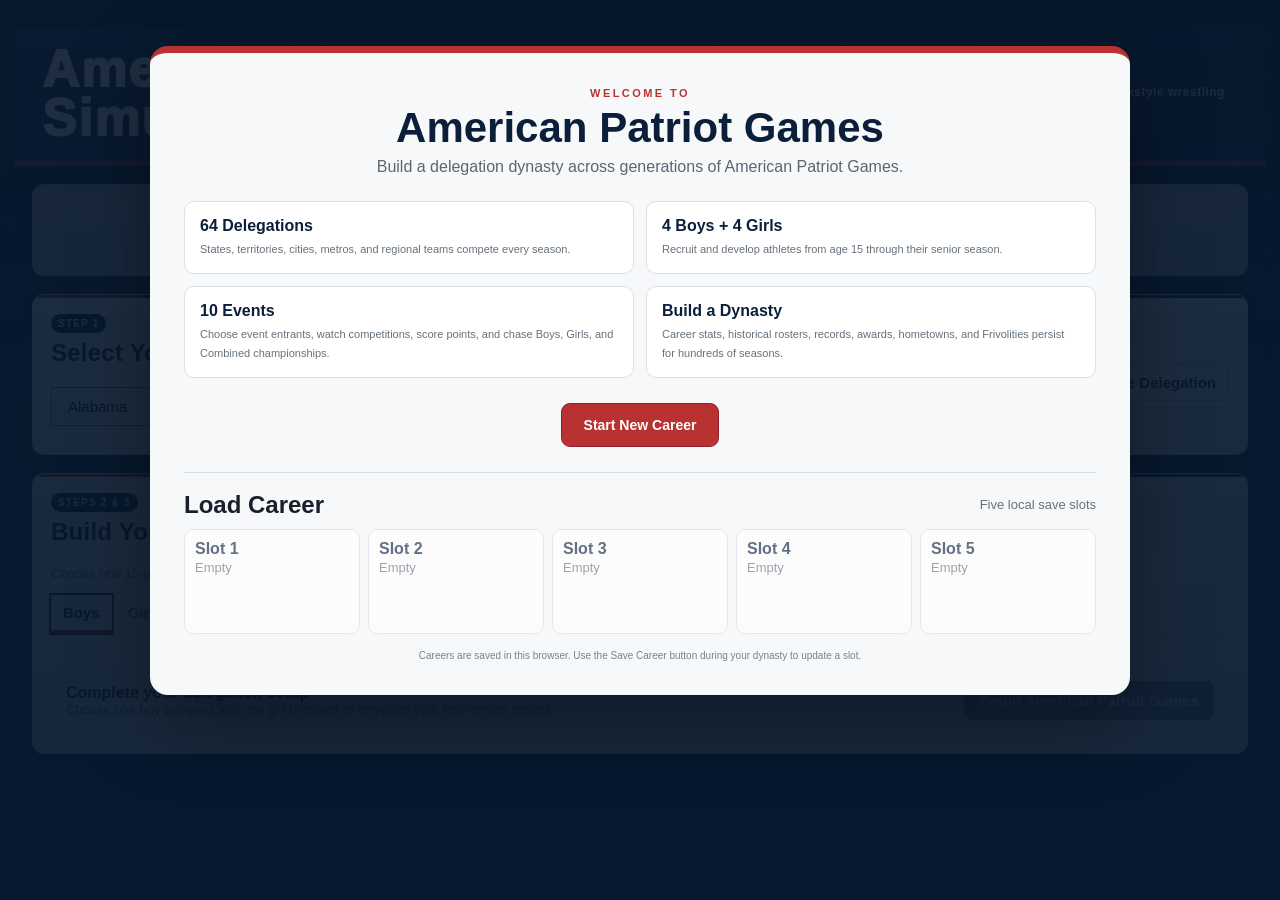
==== index.html @ 44329af2 "Add files via upload" ====
<!doctype html>
<html><head><meta charset="utf-8"><meta name="viewport" content="width=device-width,initial-scale=1">
<title>American Patriot Games v2.3.2</title><link rel="stylesheet" href="style.css?v=238"></head>
<body class="patriot-theme">
<div id="openingScreen" class="opening-screen">
  <div class="opening-card">
    <div class="opening-kicker">WELCOME TO</div>
    <h1>American Patriot Games</h1>
    <p class="opening-lead">Build a delegation dynasty across generations of American Patriot Games.</p>

    <div class="opening-how">
      <div><strong>64 Delegations</strong><span>States, territories, cities, metros, and regional teams compete every season.</span></div>
      <div><strong>4 Boys + 4 Girls</strong><span>Recruit and develop athletes from age 15 through their senior season.</span></div>
      <div><strong>10 Events</strong><span>Choose event entrants, watch competitions, score points, and chase Boys, Girls, and Combined championships.</span></div>
      <div><strong>Build a Dynasty</strong><span>Career stats, historical rosters, records, awards, hometowns, and Frivolities persist for hundreds of seasons.</span></div>
    </div>

    <div class="opening-actions">
      <button id="openingNewGameBtn" class="opening-primary">Start New Career</button>
      <button id="openingContinueBtn" class="opening-secondary hidden">Continue Last Career</button>
    </div>

    <section class="opening-load-section">
      <div class="row spread"><h2>Load Career</h2><span class="small">Five local save slots</span></div>
      <div id="openingSaveSlots" class="opening-save-slots"></div>
    </section>

    <p class="opening-storage-note">Careers are saved in this browser. Use the Save Career button during your dynasty to update a slot.</p>
  </div>
</div>

<aside id="rightAdRail" class="right-ad-rail" aria-label="Advertisement">
  <div class="right-ad-sticky">
    <div class="ad-label">ADVERTISEMENT</div>
    <div class="right-ad-placeholder">
      <div class="ad-placeholder-title">AD SPACE</div>
      <div class="ad-placeholder-size">300 × 600</div>
    </div>
  </div>
</aside>
<main class="app">
<header class="pg-masthead">
  <h1>American Patriot Games Simulator</h1>
  <p>v2.3.2 — chronological NCAA-style folkstyle wrestling engine</p>
</header>

<nav id="dynastyNav" class="dynasty-nav hidden">
  <button class="dynasty-nav-btn active" data-dynasty-view="games">Games</button>
  <button class="dynasty-nav-btn" data-dynasty-view="league">League Rosters</button>
  <button class="dynasty-nav-btn" data-dynasty-view="history">History & Records</button>
  <button id="saveCareerBtn" class="dynasty-nav-btn">Save Career</button>
  <span id="dynastyYearBadge" class="year-badge">2026</span>
</nav>
<div id="saveToast" class="save-toast" role="status" aria-live="polite"></div>

<div class="ad-slot ad-slot-top" data-ad-slot="top-banner">
  <span class="ad-label">ADVERTISEMENT</span>
  <strong>Ad space</strong>
</div>

<div id="setupScreen">
<section class="panel setup-hero">
  <div class="setup-step">STEP 1</div>
  <div class="row spread wrap">
    <div>
      <h2>Select Your Delegation</h2>
      <select id="territorySelect"></select>
    </div>
    <button id="newSeasonBtn">Regenerate Delegation</button>
  </div>
  <div id="seasonStatus" class="statusline"></div>
</section>

<section class="panel">
<div class="setup-step">STEPS 2 & 3</div>
<h2>Build Your Rosters</h2>
<p class="small">Choose one 15-year-old boy and one 15-year-old girl to complete your four-athlete rosters. You will choose your entrants immediately before each event.</p>
<div class="selecteds hidden"><div id="boySelected"></div><div id="girlSelected"></div></div>
<div class="tabs"><button class="tab active" data-tab="boys">Boys</button><button class="tab" data-tab="girls">Girls</button></div>
<div id="boysPool" class="athlete-grid"></div><div id="girlsPool" class="athlete-grid hidden"></div>
<div id="setupCompletion" class="setup-completion">
  <div>
    <strong id="setupReadyTitle">Complete your delegation setup</strong>
    <div id="setupReadyText" class="small">Choose one boy prospect and one girl prospect to complete your four-athlete rosters.</div>
  </div>
  <button id="beginGamesBtn" disabled>Begin American Patriot Games</button>
</div>
</section>
</div>

<button id="rosterSideTab" class="roster-side-tab hidden">View Roster</button>

<div id="gamesScreen" class="hidden">

<section class="panel">
<h2>Games Calendar</h2>
<div id="calendar" class="calendar"></div>
</section>

<section class="panel">
<h2>Championship Standings</h2>
<div class="standings-cols">
  <div><h3>Boys</h3><div id="boysStandings"></div></div>
  <div><h3>Girls</h3><div id="girlsStandings"></div></div>
  <div><h3>Combined</h3><div id="combinedStandings"></div></div>
</div>
</section>



<div class="ad-slot ad-slot-mid" data-ad-slot="mid-banner">
  <span class="ad-label">ADVERTISEMENT</span>
  <strong>Ad space</strong>
</div>

<section class="panel" id="eventPanel">
  <div class="row spread wrap">
    <div><h2>American Patriot Games Events</h2><div id="eventStatus" class="status"></div></div>
    <div class="row wrap event-start-buttons">
      <button id="start100Btn" disabled>Start 100m</button>
      <button id="startSandbagBtn" disabled>Start Sandbag</button>
      <button id="startSwimBtn" disabled>Start 200m Freestyle</button>
      <button id="startTennisBtn" disabled>Start Mixed Tennis</button>
      <button id="startTeamSportsBtn" disabled>Start Team Sports</button>
      <button id="startWrestlingBtn" disabled>Start Wrestling</button>
      <button id="startArcheryBtn" disabled>Start Archery</button>
      <button id="startMileBtn" disabled>Start Mile</button>
      <button id="startStrengthBtn" disabled>Start Strength</button>
      <button id="startObstacleBtn" disabled>Start Obstacle Course</button>
      <button id="quickSimBtn" class="quick-sim" disabled>Quick Sim Current Event</button>
    </div>
  </div>
  <div class="event-switcher">
    <button class="viewbtn active" data-view="hundred">100m</button>
    <button class="viewbtn" data-view="sandbag">Sandbag</button>
    <button class="viewbtn" data-view="swim">200m Swim</button>
    <button class="viewbtn" data-view="tennis">Mixed Tennis</button>
    <button class="viewbtn" data-view="teamsports">Team Sports</button>
    <button class="viewbtn" data-view="wrestling">Wrestling</button>
    <button class="viewbtn" data-view="archery">Archery</button>
    <button class="viewbtn" data-view="mile">Mile</button>
    <button class="viewbtn" data-view="strength">Strength</button>
    <button class="viewbtn" data-view="obstacle">Obstacle</button>
  </div>

  <div id="hundredSection" class="event-section"><h2>100m Sprint</h2><div class="event-columns"><div><h3>Boys</h3><div id="boys100Chrono"></div></div><div><h3>Girls</h3><div id="girls100Chrono"></div></div></div></div>
  <div id="wrestlingSection" class="event-section hidden"><h2>Wrestling</h2><p class="small">Two seeded 32-athlete weight brackets per sex. Boys: 140–185 lb. Girls: 110–155 lb. Matches use NCAA-style folkstyle scoring; single elimination to the final 8, then wrestlebacks determine 1st–4th.</p><div class="event-columns"><div><h3>Boys</h3><div id="boysWrestlingChrono"></div></div><div><h3>Girls</h3><div id="girlsWrestlingChrono"></div></div></div></div>
  <div id="mileSection" class="event-section hidden"><h2>1 Mile</h2><div class="event-columns"><div><h3>Boys</h3><div id="boysMileChrono"></div></div><div><h3>Girls</h3><div id="girlsMileChrono"></div></div></div></div>
  <div id="sandbagSection" class="event-section hidden"><h2>Sandbag Carry</h2><p class="small">4 heats of 16. Boys carry 50/75/100 lb; girls carry 25/50/75 lb. Top 4 per heat advance to a 16-athlete final.</p><div class="event-columns"><div><h3>Boys</h3><div id="boysSandbagChrono"></div></div><div><h3>Girls</h3><div id="girlsSandbagChrono"></div></div></div></div>
  <div id="teamsportsSection" class="event-section hidden"><h2>Team Sports Day</h2><p class="small">Seven stages, one sport at a time: basketball, football, baseball/softball, hockey, soccer, lacrosse, volleyball. Live cumulative standings update after every stage.</p><div class="event-columns"><div><h3>Boys</h3><div id="boysTeamSportsChrono"></div></div><div><h3>Girls</h3><div id="girlsTeamSportsChrono"></div></div></div></div>
  <div id="swimSection" class="event-section hidden"><h2>200m Freestyle</h2><div class="event-columns"><div><h3>Boys</h3><div id="boysSwimChrono"></div></div><div><h3>Girls</h3><div id="girlsSwimChrono"></div></div></div></div>
  <div id="strengthSection" class="event-section hidden"><h2>Strength Gauntlet</h2><p class="small">Three stages: shot put, bench press, tire flip. Live average-placement standings update after each stage.</p><div class="event-columns"><div><h3>Boys</h3><div id="boysStrengthChrono"></div></div><div><h3>Girls</h3><div id="girlsStrengthChrono"></div></div></div></div>
  <div id="tennisSection" class="event-section hidden"><h2>Mixed Doubles Tennis</h2><p class="small">Boy + girl play together. Each athlete receives the placement points individually; Combined is always the sum of Boys + Girls points.</p><div id="tennisChrono"></div></div>
  <div id="archerySection" class="event-section hidden"><h2>Archery</h2><div class="event-columns"><div><h3>Boys</h3><div id="boysArcheryChrono"></div></div><div><h3>Girls</h3><div id="girlsArcheryChrono"></div></div></div></div>
  <div id="obstacleSection" class="event-section hidden"><h2>Obstacle Course</h2><p class="small">Eight obstacles over water, completed one stage at a time. Falls add a 15-second penalty; cumulative time updates after every obstacle.</p><div class="event-columns"><div><h3>Boys</h3><div id="boysObstacleChrono"></div></div><div><h3>Girls</h3><div id="girlsObstacleChrono"></div></div></div></div>
</section>




<div class="ad-slot ad-slot-results" data-ad-slot="results-banner">
  <span class="ad-label">ADVERTISEMENT</span>
  <strong>Ad space</strong>
</div>

<section class="panel hidden" id="finalResultsPanel">
  <h2>Final Games Results Book</h2>
  <p class="small">Complete final standings and delegation placement matrix for every event and multi-part sub-event.</p>
  <div class="standings-cols final-standings">
    <div><h3>Boys — Full Standings</h3><div id="finalBoysStandings"></div></div>
    <div><h3>Girls — Full Standings</h3><div id="finalGirlsStandings"></div></div>
    <div><h3>Combined — Full Standings</h3><div id="finalCombinedStandings"></div></div>
  </div>
  <h3>Boys — Event & Sub-Event Placement Matrix</h3>
  <p class="small">Each cell is that delegation's entrant's final place out of 64 for the event or sub-event.</p>
  <div class="matrix-wrap"><table id="boysPlacementMatrix" class="placement-matrix"></table></div>

  <h3 style="margin-top:18px">Girls — Event & Sub-Event Placement Matrix</h3>
  <p class="small">Each cell is that delegation's entrant's final place out of 64 for the event or sub-event.</p>
  <div class="matrix-wrap"><table id="girlsPlacementMatrix" class="placement-matrix"></table></div>
  <div id="seasonAdvanceBar" class="season-advance">
    <div><strong id="seasonCompleteLabel">2026 American Patriot Games complete</strong><div class="small">Archive this season and begin the next recruiting cycle.</div></div>
    <button id="advanceSeasonBtn">View Awards & Continue</button>
  </div>
</section>
</div>


<div id="leagueScreen" class="hidden dynasty-screen">
<div class="page-back-wrap"><button class="back-btn pageBackBtn hidden">← Back</button></div>
<section class="panel">
  <div class="row spread wrap">
    <div><h2>League Rosters</h2><p class="small">View every delegation's roster, live event entries, ratings, athlete points and placements from the current or any archived season.</p></div>
    <div class="row wrap">
      <label>Season <select id="leagueSeasonSelect"></select></label>
      <label>Delegation <select id="leagueTeamSelect"></select></label>
    </div>
  </div>
  <div id="leagueStartersContent"></div>
  <div class="tabs">
    <button class="league-gender-tab active" data-gender="boy">Boys Full Roster</button>
    <button class="league-gender-tab" data-gender="girl">Girls Full Roster</button>
  </div>
  <div id="leagueRosterContent"></div>
</section>
</div>

<div id="historyScreen" class="hidden dynasty-screen">
<div class="page-back-wrap"><button class="back-btn pageBackBtn hidden">← Back</button></div>
<section class="panel">
  <div class="row spread wrap">
    <div><h2>American Patriot Games History</h2><p class="small">Every completed season in this save, beginning in 2026.</p></div>
    <label>Season <select id="historySeasonSelect"></select></label>
  </div>
  <div id="historySeasonSummary"></div>
  <div id="historyEventChampions" class="history-event-champions"></div>
</section>

<section class="panel">
  <h2>All-Time Player & Team Records</h2>
  <div class="record-grid">
    <div><h3>Single-Season Player Points</h3><div id="recordPlayerPoints"></div></div>
    <div><h3>Single-Season Team Points</h3><div id="recordTeamPoints"></div></div>
  </div>
  <div class="best-hometowns-records">
    <div class="row spread wrap">
      <div>
        <h3>Best Hometowns</h3>
        <p class="small">All-time American Patriot Games points scored by athletes from each hometown. Top 15 only.</p>
      </div>
    </div>
    <div id="bestHometownsRecords"></div>
  </div>

  <div class="alltime-player-records">
    <div class="row spread wrap">
      <div><h3>All-Time Athlete Participation</h3><p class="small">Career totals follow the athlete who actually entered each event.</p></div>
      <div class="tabs alltime-tabs">
        <button class="alltime-tab active" data-alltime-tab="starts">All Time Events Started</button>
        <button class="alltime-tab" data-alltime-tab="top4">All Time Top 4</button>
      </div>
    </div>
    <div id="allTimePlayerRecords"></div>
  </div>

  <div class="row spread wrap record-event-head">
    <div><h3>Event Wins</h3><p class="small">Most championships in this save.</p></div>
    <select id="recordsEventSelect"></select>
  </div>
  <div class="record-grid">
    <div><h3>Players</h3><div id="recordPlayerWins"></div></div>
    <div><h3>Delegations</h3><div id="recordTeamWins"></div></div>
  </div>
</section>

<section class="panel frivolities-panel">
  <div class="row spread wrap">
    <div>
      <h2>Frivolities</h2>
      <p class="small">Fun all-time dynasty leaderboards, oddities, development records, team history, and statistical rabbit holes.</p>
    </div>
  </div>
  <div id="frivolitiesDirectory"></div>
</section>
</div>






<div id="frivolityModal" class="player-modal hidden">
  <div class="player-modal-card frivolity-modal-card">
    <div class="modal-nav-row">
      <button id="frivolityBackBtn" class="back-btn">← Back</button>
      <button id="closeFrivolityModal" class="modal-close">×</button>
    </div>
    <div class="awards-kicker">AMERICAN PATRIOT GAMES FRIVOLITIES</div>
    <h2 id="frivolityTitle">Frivolity</h2>
    <p id="frivolityDescription" class="small"></p>
    <div id="frivolityControls" class="frivolity-controls"></div>
    <div id="frivolityContent"></div>
  </div>
</div>

<div id="eventEntryModal" class="player-modal hidden">
  <div class="player-modal-card event-entry-modal-card">
    <button id="closeEventEntryModal" class="modal-close">×</button>
    <div class="awards-kicker">EVENT ENTRY</div>
    <h2 id="eventEntryTitle">Choose Entrants</h2>
    <p id="eventEntryHelp" class="small">Choose one boy and one girl from your four-athlete rosters. These selections lock for this event once it begins.</p>
    <div class="event-entry-grid">
      <div class="event-entry-side">
        <h3>Boys Entry</h3>
        <select id="eventBoyEntry"></select>
        <div id="eventBoyPreview" class="event-entry-preview"></div>
      </div>
      <div class="event-entry-side">
        <h3>Girls Entry</h3>
        <select id="eventGirlEntry"></select>
        <div id="eventGirlPreview" class="event-entry-preview"></div>
      </div>
    </div>
    <div class="row spread wrap event-entry-actions">
      <span id="eventEntryAiNote" class="small">AI delegations will select their own best athlete for this event.</span>
      <button id="confirmEventEntryBtn" class="stage-btn">Confirm & Start Event</button>
    </div>
  </div>
</div>

<div id="offseasonReviewModal" class="player-modal hidden">
  <div class="player-modal-card offseason-review-card">
    <div class="awards-kicker">AMERICAN PATRIOT GAMES OFFSEASON REVIEW</div>
    <h2 id="offseasonReviewTitle">Season Review</h2>
    <div id="offseasonReviewContent"></div>
    <div class="improvement-actions">
      <button id="offseasonReviewNext" class="stage-btn">Next</button>
    </div>
  </div>
</div>

<div id="awardsModal" class="player-modal hidden">
  <div class="player-modal-card awards-modal-card">
    <div class="awards-kicker">PATRIOT GAMES HONORS</div>
    <h2 id="awardsTitle">American Patriot Games Awards</h2>
    <div id="awardsContent"></div>
    <div class="improvement-actions">
      <button id="awardsContinueBtn" class="stage-btn">Continue</button>
    </div>
  </div>
</div>

<div id="whiteHouseModal" class="player-modal hidden">
  <div class="player-modal-card white-house-modal-card">
    <div id="whiteHouseContent"></div>
  </div>
</div>

<div id="improvementModal" class="player-modal hidden">
  <div class="player-modal-card improvement-modal-card">
    <button id="closeImprovementModal" class="modal-close">×</button>
    <div class="improvement-kicker">OFFSEASON DEVELOPMENT</div>
    <h2 id="improvementTitle">Player Improvements</h2>
    <p class="small">Returning roster athletes after offseason development.</p>
    <div id="improvementContent"></div>
    <div class="improvement-actions">
      <button id="continueAfterImprovements" class="stage-btn">Continue</button>
    </div>
  </div>
</div>

<div id="watchModal" class="watch-modal hidden">
  <div class="watch-shell">
    <div class="watch-head">
      <div>
        <div class="watch-kicker">AMERICAN PATRIOT GAMES LIVE</div>
        <h2 id="watchTitle">Watch Event</h2>
        <div id="watchSubtitle" class="small"></div>
      </div>
      <button id="watchSkipBtn">Exit Replay</button>
    </div>
    <div id="watchTopControls" class="watch-top-controls"></div>
    <div id="watchStage" class="watch-stage"></div>
    <div id="watchFooter" class="watch-footer"></div>
  </div>
</div>

<div id="saveManagerModal" class="player-modal hidden">
  <div class="player-modal-card save-manager-card">
    <button id="closeSaveManager" class="modal-close">×</button>
    <h2>Career Saves</h2>
    <p class="small">Five independent dynasty slots. Save the current career, load another, duplicate a slot, or delete it.</p>
    <div id="saveSlots"></div>
  </div>
</div>

<div id="hometownModal" class="player-modal hidden">
  <div class="player-modal-card hometown-modal-card">
    <div class="modal-nav-row"><button class="back-btn modalBackBtn">← Back</button><button id="closeHometownModal" class="modal-close">×</button></div>
    <div class="awards-kicker">HOMETOWN HISTORY</div>
    <h2 id="hometownTitle">Hometown</h2>
    <div id="hometownContent"></div>
  </div>
</div>

<div id="playerModal" class="player-modal hidden">
  <div class="player-modal-card">
    <div class="modal-nav-row"><button class="back-btn modalBackBtn">← Back</button><button id="closePlayerModal" class="modal-close">×</button></div>
    <div id="playerCareerContent"></div>
  </div>
</div>

<div id="playerHoverCard" class="player-hover-card hidden"></div>
<div id="teamHoverCard" class="team-hover-card hidden"></div>
<script src="patriot-faces.js?v=238"></script>
<script src="game.js?v=238"></script></main></body></html>
---- style.css ----
*{box-sizing:border-box}body{margin:0;font-family:Arial,sans-serif;background:#f3f3f3;color:#171717}
.app{width:min(1320px,95vw);margin:auto;padding:28px 0 60px}.panel{background:#fff;border:1px solid #d6d6d6;border-radius:10px;padding:18px;margin:18px 0}
h1{margin-bottom:4px}h2,h3{margin-top:0}.row{display:flex;gap:10px;align-items:center}.wrap{flex-wrap:wrap}.spread{justify-content:space-between}
select,button{font-size:15px;padding:9px 12px}button{cursor:pointer}button:disabled{opacity:.45;cursor:not-allowed}
.tabs{display:flex;gap:8px;margin:14px 0}.tab.active{font-weight:700;outline:2px solid #222}.hidden{display:none!important}
.athlete-grid{display:grid;grid-template-columns:repeat(auto-fit,minmax(270px,1fr));gap:10px}.card{border:1px solid #ccc;border-radius:8px;padding:12px;background:#fafafa}
.card.sel{outline:3px solid #111}.top{display:flex;justify-content:space-between;gap:8px}.ovr{font-weight:700}.small{font-size:13px;color:#666}
.attrs{display:grid;grid-template-columns:1fr 1fr;gap:3px 10px;font-size:13px;margin-top:8px}.pill{display:inline-block;border:1px solid #bbb;border-radius:999px;padding:2px 7px;margin:2px;font-size:12px}
.selecteds{font-weight:700}.event-columns{display:grid;grid-template-columns:1fr 1fr;gap:18px}.race-output{white-space:pre-wrap;background:#111;color:#f5f5f5;padding:14px;border-radius:8px;min-height:90px;font-family:monospace;line-height:1.45;margin-top:10px}
.status{font-weight:700}.statusline{margin-top:10px;color:#555}.heatbox{border:1px solid #ddd;border-radius:8px;padding:10px;margin:8px 0;background:#fafafa}.heatbox.you{outline:2px solid #111}
.heatrow{display:grid;grid-template-columns:28px 1.2fr 1fr 90px;gap:8px;padding:4px 0;border-bottom:1px solid #eee;font-size:13px}.heatrow:last-child{border-bottom:0}
.calendar{display:grid;grid-template-columns:repeat(auto-fit,minmax(210px,1fr));gap:8px}.calendar .eventcard{border:1px solid #ddd;border-radius:8px;padding:11px}.eventcard .state{float:right;font-size:12px;font-weight:700}
.standings-cols{display:grid;grid-template-columns:repeat(3,1fr);gap:16px}.standrow{display:grid;grid-template-columns:28px 1fr 42px;gap:6px;padding:4px 0;border-bottom:1px solid #eee;font-size:13px}
.preview-note{font-size:13px;color:#555;margin:7px 0}.finalist{font-weight:700}
@media(max-width:900px){.event-columns,.standings-cols{grid-template-columns:1fr}}

.history-stack{margin-top:12px}
.history-card{border:1px solid #d7d7d7;border-radius:8px;padding:10px;margin:8px 0;background:#fbfbfb}
.history-card h4{margin:0 0 7px}
.history-line{display:grid;grid-template-columns:28px 1.2fr 1fr 90px;gap:8px;padding:3px 0;border-bottom:1px solid #eee;font-size:13px}
.history-line:last-child{border-bottom:0}
.history-card .you{font-weight:700}
.elim-note{font-size:13px;color:#666;margin-top:8px}

.user-highlight{
  background:#fff3a3 !important;
  color:#111 !important;
  font-weight:700;
}

.standings-cols .standrow span:nth-child(3){overflow:hidden;text-overflow:ellipsis;white-space:nowrap}

.user-standing-separator{margin:8px 0 4px;border-top:1px dashed #bbb}
.user-standing-note{font-size:12px;color:#666;margin-bottom:3px}
.prior-header{display:grid;grid-template-columns:28px 1.2fr 1fr 90px;gap:8px;font-size:11px;color:#666;padding:4px 0 2px}

.event-switcher{display:flex;gap:8px;flex-wrap:wrap;margin:18px 0}
.viewbtn.active{font-weight:700;outline:2px solid #222}
.stage-card{border:1px solid #d6d6d6;border-radius:9px;padding:12px;margin:10px 0;background:#fafafa}
.stage-card h4{margin:0 0 8px}
.stage-head{display:flex;justify-content:space-between;gap:10px;align-items:center;margin-bottom:8px}
.stage-btn{margin-top:10px}
.match-row{display:grid;grid-template-columns:1fr 75px 1fr;gap:8px;padding:5px 0;border-bottom:1px solid #eee;font-size:13px;align-items:center}
.result-grid{display:grid;grid-template-columns:28px 1.2fr 1fr 90px;gap:8px;padding:4px 0;border-bottom:1px solid #eee;font-size:13px}
.round-label{font-size:12px;color:#666;margin:5px 0}

.wrestle-preview{border:1px solid #ddd;border-radius:8px;padding:10px;margin:8px 0;background:#fff}
.seedtag{font-size:11px;color:#666}
.wrestle-scoreline{font-weight:700;text-align:center}

.event-start-buttons{max-width:950px;justify-content:flex-end}
.component-row{display:grid;grid-template-columns:28px 1.2fr 1fr repeat(3,72px) 80px;gap:6px;padding:4px 0;border-bottom:1px solid #eee;font-size:12px}
.seven-row{display:grid;grid-template-columns:28px 1.05fr 1fr repeat(7,48px) 58px;gap:4px;padding:4px 0;border-bottom:1px solid #eee;font-size:10px}
.tennis-match{display:grid;grid-template-columns:1fr 100px 1fr;gap:8px;padding:6px 0;border-bottom:1px solid #eee;font-size:12px}
.tennis-match .winner{font-weight:700}

.live-tally{border:1px solid #cfcfcf;border-radius:8px;padding:10px;margin:10px 0;background:#fff}
.live-tally h5{margin:0 0 6px;font-size:13px}
.sandbag-row{display:grid;grid-template-columns:28px 1.1fr 1fr 65px 65px 65px 75px;gap:5px;padding:4px 0;border-bottom:1px solid #eee;font-size:11px}
.obstacle-row{display:grid;grid-template-columns:28px 1.1fr 1fr 75px 75px 70px;gap:5px;padding:4px 0;border-bottom:1px solid #eee;font-size:11px}
.mile-split-row{display:grid;grid-template-columns:28px 1.15fr 1fr 80px 80px;gap:6px;padding:4px 0;border-bottom:1px solid #eee;font-size:12px}

.tennis-match{grid-template-columns:minmax(0,1fr) 150px minmax(0,1fr)!important}
.sandbag-header{display:grid;grid-template-columns:28px 1.1fr 1fr 65px 65px 65px 75px;gap:5px;padding:4px 0;font-size:11px;font-weight:700;border-bottom:2px solid #ddd}
.tennis-match.user-highlight span,.match-row.user-highlight span{font-weight:400}
.tennis-match.user-highlight .winner,.match-row.user-highlight .winner{font-weight:700}

.quick-sim{font-weight:700;border-width:2px}
.quick-sim:disabled{opacity:.45}

.points-table{border:1px solid #cfcfcf;border-radius:8px;padding:10px;margin:12px 0;background:#fff}
.points-table h4{margin:0 0 8px}
.points-row{display:grid;grid-template-columns:34px 1.2fr 1fr 80px;gap:8px;padding:5px 0;border-bottom:1px solid #eee;font-size:12px}
.stage-history{margin-top:10px}

.match-row .winner{font-weight:700!important}
.match-row.user-highlight .winner{font-weight:700!important}

.roster-label{font-size:12px;font-weight:700;margin:12px 0 6px}
.prospect-card{outline:1px dashed #aaa}
.locked-prospect{opacity:.55}
.final-standings{align-items:flex-start}
.fullstand{max-height:520px;overflow:auto;border:1px solid #ddd;border-radius:8px}
.matrix-wrap{overflow:auto;max-width:100%;border:1px solid #ccc;border-radius:8px}
.placement-matrix{border-collapse:collapse;white-space:nowrap;font-size:10px;min-width:2600px}
.placement-matrix th,.placement-matrix td{border:1px solid #ddd;padding:5px 6px;text-align:center}
.placement-matrix th:first-child,.placement-matrix td:first-child{position:sticky;left:0;background:#fff;z-index:2;text-align:left;font-weight:700}
.placement-matrix .main-event{background:#e8eef8;font-weight:700}
.placement-matrix .sub-event{background:#f5f5f5}
.table-user-extra{border-top:2px solid #aaa;margin-top:4px;padding-top:4px}

/* v1.1.5 roster / prospect selection cleanup */
.roster-side{
  display:flex;
  flex-direction:column;
  gap:14px;
}
.roster-section{
  border:1px solid #d8d8d8;
  border-radius:12px;
  padding:12px;
  background:#fafafa;
}
.roster-section-head{
  display:flex;
  justify-content:space-between;
  align-items:flex-end;
  gap:10px;
  margin-bottom:10px;
}
.roster-section-head h4{
  margin:0;
  font-size:14px;
}
.roster-section-head .small{
  text-align:right;
}
.roster-grid{
  display:grid;
  grid-template-columns:repeat(3,minmax(0,1fr));
  gap:10px;
}
.prospect-grid{
  display:grid;
  grid-template-columns:repeat(5,minmax(150px,1fr));
  gap:9px;
}
.roster-card{
  border:1px solid #d7d7d7;
  border-radius:10px;
  padding:10px;
  background:#fff;
  min-width:0;
}
.roster-card.sel{
  outline:3px solid #f2c300;
  border-color:#c6a400;
}
.roster-card .top{
  gap:8px;
}
.roster-card .ovr{
  white-space:nowrap;
  font-size:13px;
}
.roster-card .attrs{
  display:grid;
  grid-template-columns:repeat(2,minmax(0,1fr));
  gap:2px 8px;
  font-size:10px;
  line-height:1.35;
  margin-top:8px;
}
.roster-card .pill{
  font-size:9px;
  padding:2px 5px;
  margin:2px 2px 0 0;
}
.roster-card .pick{
  width:100%;
}
.prospect-card{
  background:#fffdf4;
}
.prospect-card .attrs{
  grid-template-columns:1fr;
  max-height:128px;
  overflow:auto;
}
.prospect-summary{
  display:grid;
  grid-template-columns:repeat(3,1fr);
  gap:4px;
  margin-top:8px;
  font-size:10px;
}
.prospect-summary div{
  background:#f4f4f4;
  border-radius:6px;
  padding:4px;
  text-align:center;
}
.prospect-note{
  border-left:4px solid #d7b400;
  background:#fff9d9;
  padding:8px 10px;
  border-radius:6px;
  font-size:11px;
  margin-bottom:10px;
}
.selected-banner{
  border-radius:8px;
  padding:7px 9px;
  background:#f1f1f1;
  font-size:11px;
  margin-bottom:8px;
}
@media (max-width:1100px){
  .prospect-grid{grid-template-columns:repeat(2,minmax(0,1fr))}
}
@media (max-width:800px){
  .roster-grid,.prospect-grid{grid-template-columns:1fr}
}

/* v1.1.7: selected prospects become normal roster cards */
.roster-card.prospect-card.on-roster-prospect{
  background:#fff;
  outline:none;
  border-style:solid;
}
.roster-card.prospect-card.on-roster-prospect .attrs{
  grid-template-columns:repeat(2,minmax(0,1fr));
  max-height:none;
  overflow:visible;
}

.setup-step{display:inline-block;font-size:10px;letter-spacing:.08em;font-weight:800;padding:4px 7px;border-radius:999px;background:#ececec;margin-bottom:6px}
.setup-completion{display:flex;justify-content:space-between;align-items:center;gap:16px;margin-top:18px;padding:14px;border:1px solid #d4d4d4;border-radius:10px;background:#f8f8f8}
.setup-completion.ready{border-color:#b79b00;background:#fff9d8}
#beginGamesBtn{min-width:190px;font-weight:700;padding:10px 14px}
.roster-side-tab{position:fixed;right:0;top:38%;z-index:1000;border-radius:9px 0 0 9px;padding:13px 10px;font-weight:700;writing-mode:vertical-rl;transform:rotate(180deg);box-shadow:0 2px 8px rgba(0,0,0,.15)}
#setupScreen.review-mode .setup-step,#setupScreen.review-mode #setupCompletion{display:none}
#setupScreen.review-mode #newSeasonBtn{display:none}
#setupScreen.review-mode #territorySelect{pointer-events:none;opacity:.75}
@media(max-width:700px){
  .setup-completion{align-items:stretch;flex-direction:column}
  #beginGamesBtn{width:100%}
  .roster-side-tab{top:auto;bottom:15px;right:10px;writing-mode:horizontal-tb;transform:none;border-radius:9px}
}

/* v1.1.9 roster tab placement */
.roster-side-tab{
  left:0!important;
  right:auto!important;
  top:38%!important;
  bottom:auto!important;
  writing-mode:horizontal-tb!important;
  transform:none!important;
  border-radius:0 9px 9px 0!important;
  padding:10px 13px!important;
}
@media(max-width:700px){
  .roster-side-tab{
    left:10px!important;
    right:auto!important;
    top:auto!important;
    bottom:15px!important;
    border-radius:9px!important;
  }
}

.dynasty-nav{position:sticky;top:0;z-index:900;display:flex;align-items:center;gap:7px;padding:8px 10px;margin:8px 0 12px;background:#fff;border:1px solid #ddd;border-radius:10px;box-shadow:0 2px 8px rgba(0,0,0,.06)}
.dynasty-nav-btn{font-weight:700}
.dynasty-nav-btn.active{outline:2px solid #b99c00}
.year-badge{margin-left:auto;font-size:18px;font-weight:800;padding:5px 10px;border-radius:8px;background:#f2f2f2}
.season-advance{display:flex;justify-content:space-between;align-items:center;gap:16px;margin-top:20px;padding:14px;border:2px solid #c5aa19;border-radius:10px;background:#fff9dc}
.dynasty-screen label{font-size:11px;font-weight:700}
.dynasty-screen select{display:block;margin-top:3px}
.league-roster-table,.career-season-table{width:100%;border-collapse:collapse;font-size:11px}
.league-roster-table th,.league-roster-table td,.career-season-table th,.career-season-table td{padding:6px;border-bottom:1px solid #ddd;text-align:left}
.player-link{cursor:pointer;text-decoration:underline;text-decoration-style:dotted;text-underline-offset:2px;font-weight:600}
.player-link:hover{text-decoration-style:solid}
.player-modal{position:fixed;inset:0;z-index:3000;background:rgba(0,0,0,.58);padding:30px;overflow:auto}
.player-modal-card{position:relative;max-width:1050px;margin:auto;background:#fff;border-radius:14px;padding:20px;box-shadow:0 12px 45px rgba(0,0,0,.35)}
.modal-close{position:absolute;right:12px;top:10px;border:none;background:transparent;font-size:28px;line-height:1;cursor:pointer}
.player-profile-head{display:flex;justify-content:space-between;gap:16px;align-items:flex-start;border-bottom:1px solid #ddd;padding-bottom:12px;margin-bottom:12px}
.player-attr-grid{display:grid;grid-template-columns:repeat(4,minmax(0,1fr));gap:5px 10px;font-size:11px}
.record-grid{display:grid;grid-template-columns:1fr 1fr;gap:18px}
.record-row{display:grid;grid-template-columns:34px 1fr 85px 70px;gap:7px;padding:5px 0;border-bottom:1px solid #eee;font-size:11px}
.record-event-head{margin-top:18px}
.history-champs{display:grid;grid-template-columns:repeat(3,1fr);gap:10px;margin:10px 0}
.history-champ{border:1px solid #ddd;border-radius:9px;padding:10px}
.history-standings-grid{display:grid;grid-template-columns:repeat(3,1fr);gap:14px}
.league-player-card{border:1px solid #ddd;border-radius:9px;padding:9px;margin:7px 0}
.career-summary{display:grid;grid-template-columns:repeat(4,1fr);gap:10px;margin:12px 0}
.career-summary>div{background:#f5f5f5;border-radius:8px;padding:10px;text-align:center}
@media(max-width:800px){
 .record-grid,.history-standings-grid,.history-champs{grid-template-columns:1fr}
 .player-attr-grid{grid-template-columns:repeat(2,1fr)}
 .career-summary{grid-template-columns:repeat(2,1fr)}
 .season-advance{flex-direction:column;align-items:stretch}
}

.team-link,.season-link{cursor:pointer;text-decoration:underline;text-decoration-style:dotted;text-underline-offset:2px;font-weight:600}
.team-link:hover,.season-link:hover{text-decoration-style:solid}

.current-season-row{background:#fff9d9}
.current-season-badge{display:inline-block;font-size:9px;font-weight:800;padding:2px 5px;border-radius:999px;background:#ffe774;margin-left:5px}

.rating-chip{display:inline-block;min-width:24px;padding:1px 4px;border-radius:4px;font-weight:800;text-align:center;border:1px solid rgba(0,0,0,.08)}
.rating-elite{background:#b7dfb9;color:#16451c}
.rating-great{background:#d2ebc5;color:#285122}
.rating-good{background:#e8f0bd;color:#4b531b}
.rating-average{background:#fff0ad;color:#66530d}
.rating-below{background:#f8d4a5;color:#68400c}
.rating-poor{background:#f2b5a6;color:#6a271c}
.rating-bad{background:#e7a2a2;color:#681d1d}

.rating-chip .rating-grade{font-weight:700;white-space:nowrap}

.league-starters{
  display:grid;
  grid-template-columns:1fr 1fr;
  gap:12px;
  margin:14px 0 18px;
}
.league-starter-card{
  border:1px solid #ccc;
  border-radius:11px;
  padding:12px;
  background:#fafafa;
}
.league-starter-card h3{margin:0 0 4px}
.league-starter-meta{display:flex;justify-content:space-between;align-items:flex-start;gap:10px}
.starter-event-grid{
  display:grid;
  grid-template-columns:repeat(5,minmax(0,1fr));
  gap:5px;
  margin-top:10px;
}
.starter-event-result{
  border:1px solid #ddd;
  background:#fff;
  border-radius:6px;
  padding:5px;
  text-align:center;
  font-size:10px;
}
.starter-event-result strong{display:block;font-size:12px;margin-top:2px}
.starter-points{
  margin-top:9px;
  padding-top:8px;
  border-top:1px solid #ddd;
  font-size:12px;
}
@media(max-width:850px){
  .league-starters{grid-template-columns:1fr}
  .starter-event-grid{grid-template-columns:repeat(2,minmax(0,1fr))}
}

.placement-matrix td:first-child,.placement-matrix th:first-child{
  min-width:190px;
  max-width:240px;
  white-space:normal;
  overflow-wrap:anywhere;
}

#newSeasonBtn:disabled{opacity:.45;cursor:not-allowed}

.save-manager-card{max-width:900px}
.save-slot{
  display:grid;
  grid-template-columns:90px 1fr auto;
  gap:12px;
  align-items:center;
  border:1px solid #ddd;
  border-radius:10px;
  padding:12px;
  margin:9px 0;
  background:#fafafa;
}
.save-slot.active{outline:2px solid #b99c00;background:#fff9dd}
.save-slot-actions{display:flex;gap:6px;flex-wrap:wrap;justify-content:flex-end}
.save-slot-meta{font-size:11px;color:#555}
@media(max-width:700px){
  .save-slot{grid-template-columns:1fr}
  .save-slot-actions{justify-content:flex-start}
}

/* v1.5.0 — lightweight 2D Watch Mode */
.watch-btn{font-weight:800;border:2px solid #111;background:#fff7b8;margin-left:7px}
.watch-modal{position:fixed;inset:0;z-index:5000;background:rgba(10,10,10,.72);padding:20px;overflow:auto}
.watch-shell{max-width:1180px;min-height:620px;margin:0 auto;background:#f7f7f7;border-radius:16px;overflow:hidden;box-shadow:0 18px 55px rgba(0,0,0,.4)}
.watch-head{display:flex;justify-content:space-between;align-items:center;gap:15px;padding:15px 18px;background:#fff;border-bottom:1px solid #ccc}
.watch-head h2{margin:2px 0}
.watch-kicker{font-size:10px;font-weight:900;letter-spacing:.14em}
.watch-stage{min-height:500px;padding:20px;position:relative;overflow:hidden}
.watch-footer{padding:10px 18px 18px;text-align:right}
.watch-continue{font-weight:800;padding:9px 18px}
.watch-lanes{display:flex;flex-direction:column;gap:5px}
.watch-lane{display:grid;grid-template-columns:190px 1fr 70px;gap:8px;align-items:center;min-height:38px}
.watch-lane.user-watch{background:#fff3a2;border-radius:7px;padding:2px 5px}
.watch-lane-label{font-size:11px;overflow:hidden;text-overflow:ellipsis;white-space:nowrap}
.watch-track{height:27px;border:1px solid #bbb;position:relative;background:repeating-linear-gradient(90deg,#fafafa 0,#fafafa 9.7%,#e9e9e9 10%)}
.watch-track.pool{background:repeating-linear-gradient(90deg,#dff5ff 0,#dff5ff 24.5%,#bce8fa 25%);border-color:#7dbbd1}
.watch-marker{position:absolute;left:2px;top:50%;transform:translateY(-50%);width:22px;height:22px;border-radius:50%;background:#333;color:white;font-size:8px;font-weight:800;display:flex;align-items:center;justify-content:center;z-index:2}
.user-watch .watch-marker{background:#d3ad00;color:#111;box-shadow:0 0 0 3px #fff1a1}
.watch-finish{position:absolute;right:10px;top:0;bottom:0;border-right:3px solid #111}
.watch-time{text-align:right;font-size:11px;font-variant-numeric:tabular-nums}
.watch-result-board{margin-top:15px;border:1px solid #ccc;background:#fff;border-radius:9px;padding:10px}
.watch-result-row{display:grid;grid-template-columns:28px 1fr 90px;gap:7px;padding:4px 0;border-bottom:1px solid #eee;font-size:11px}
.watch-result-row.user-watch{background:#fff4ac}
.sandbag-zones{display:grid;grid-template-columns:repeat(3,1fr);font-size:9px;text-align:center;margin-left:198px;margin-right:78px}
.sandbag-zones>span{border-left:1px dashed #bbb;padding:3px}
.watch-oval-wrap{display:grid;grid-template-columns:minmax(500px,1fr) 270px;gap:15px}
.watch-oval{position:relative;height:410px;background:#b86843;border:18px solid #b86843;border-radius:50%;box-shadow:inset 0 0 0 5px #f2d6c7}
.watch-oval::after{content:"";position:absolute;inset:75px 105px;background:#8bbd77;border-radius:50%}
.oval-marker{position:absolute;width:25px;height:25px;border-radius:50%;background:#222;color:#fff;font-size:8px;font-weight:800;display:flex;align-items:center;justify-content:center;z-index:3;transform:translate(-50%,-50%)}
.oval-marker.user-watch{background:#d3ad00;color:#111;box-shadow:0 0 0 3px #fff1a1}
.live-order{background:#fff;border:1px solid #ccc;border-radius:9px;padding:10px;max-height:410px;overflow:auto}
.live-order-row{display:grid;grid-template-columns:25px 1fr;gap:5px;font-size:10px;padding:3px 0;border-bottom:1px solid #eee}
.watch-bars{display:flex;flex-direction:column;gap:7px}
.watch-bar-row{display:grid;grid-template-columns:190px 1fr 75px;gap:8px;align-items:center;font-size:11px}
.watch-bar-track{height:22px;border:1px solid #ccc;background:#fff;position:relative;border-radius:5px;overflow:hidden}
.watch-bar-fill{height:100%;width:0;background:#888;transition:width 4.5s ease-out}
.watch-bar-row.user-watch{background:#fff4ac;padding:4px;border-radius:6px}
.watch-bar-row.user-watch .watch-bar-fill{background:#d3ad00}
.watch-court{height:390px;max-width:760px;margin:0 auto;position:relative;background:#79a96b;border:5px solid white;box-shadow:0 0 0 2px #777}
.watch-court::before{content:"";position:absolute;left:50%;top:0;bottom:0;border-left:4px solid #eee}
.watch-court::after{content:"";position:absolute;left:0;right:0;top:50%;border-top:2px solid rgba(255,255,255,.65)}
.court-team{position:absolute;top:45%;width:44%;font-weight:800;text-align:center;font-size:14px}
.court-team.left{left:2%}.court-team.right{right:2%}
.watch-ball{position:absolute;width:18px;height:18px;border-radius:50%;background:#e9ef3b;left:25%;top:50%;transition:left .35s linear,top .35s ease}
.watch-scoreboard{display:flex;justify-content:center;gap:20px;margin:12px auto;font-size:16px;font-weight:800}
.watch-mat{height:420px;max-width:720px;margin:0 auto;border-radius:50%;background:#d7d7d7;border:12px solid #333;position:relative}
.mat-center{position:absolute;width:110px;height:110px;border:3px solid #c85c5c;border-radius:50%;left:50%;top:50%;transform:translate(-50%,-50%)}
.wrestler-dot{position:absolute;width:70px;height:70px;border-radius:50%;top:46%;display:flex;align-items:center;justify-content:center;text-align:center;padding:5px;font-size:9px;font-weight:800;transition:left .55s ease,top .45s ease;background:#596d9c;color:white}
.wrestler-dot.right{background:#9c5b5b}
.watch-target-wrap{display:grid;grid-template-columns:minmax(400px,1fr) 330px;gap:25px;align-items:center}
.watch-target{width:390px;height:390px;border-radius:50%;margin:auto;position:relative;background:radial-gradient(circle,#ffd84a 0 10%,#e74848 10% 25%,#5f8ec6 25% 43%,#222 43% 63%,#eee 63% 100%);border:2px solid #777}
.arrow-dot{width:10px;height:10px;border-radius:50%;background:#111;position:absolute;transform:translate(-50%,-50%);opacity:0;transition:opacity .2s}
.watch-obstacle-scene{height:300px;background:linear-gradient(#ddecf4 0 68%,#4ea6cf 68% 100%);position:relative;border:1px solid #aaa;border-radius:10px;overflow:hidden}
.obstacle-platform{position:absolute;left:4%;right:4%;top:64%;height:14px;background:#555}
.obstacle-feature{position:absolute;left:35%;right:35%;top:33%;height:95px;border:8px solid #654321;border-bottom:none}
.obstacle-runner{position:absolute;left:4%;top:55%;width:28px;height:28px;border-radius:50%;background:#333;color:#fff;font-size:8px;font-weight:800;display:flex;align-items:center;justify-content:center;transition:left 4.5s ease-in-out,top .5s ease}
.obstacle-runner.user-watch{background:#d3ad00;color:#111}
@media(max-width:850px){
 .watch-oval-wrap,.watch-target-wrap{grid-template-columns:1fr}
 .watch-oval{height:300px}
 .watch-lane{grid-template-columns:120px 1fr 58px}
 .sandbag-zones{margin-left:128px;margin-right:65px}
}

/* v1.5.1 track presentation */
.watch-stage:has(.real-track){background:#d8e5d0}
.watch-lanes:has(.real-track){background:#a94f35;padding:10px 0;border-radius:8px;box-shadow:inset 0 0 0 2px rgba(0,0,0,.18)}
.watch-lane:has(.real-track){min-height:45px}
.watch-lane:has(.real-track) .watch-lane-label{background:#f8f8f8;padding:4px 7px;border-radius:4px;margin-left:6px}
.watch-lane:has(.real-track).user-watch .watch-lane-label{background:#fff2a1}
.watch-track.real-track{
 height:35px;
 border:0;
 border-top:2px solid rgba(255,255,255,.9);
 border-bottom:2px solid rgba(255,255,255,.9);
 background:
   linear-gradient(90deg,transparent 0 9.8%,rgba(255,255,255,.32) 10%,transparent 10.2% 19.8%,rgba(255,255,255,.32) 20%,transparent 20.2% 29.8%,rgba(255,255,255,.32) 30%,transparent 30.2% 39.8%,rgba(255,255,255,.32) 40%,transparent 40.2% 49.8%,rgba(255,255,255,.32) 50%,transparent 50.2% 59.8%,rgba(255,255,255,.32) 60%,transparent 60.2% 69.8%,rgba(255,255,255,.32) 70%,transparent 70.2% 79.8%,rgba(255,255,255,.32) 80%,transparent 80.2% 89.8%,rgba(255,255,255,.32) 90%,transparent 90.2%),
   #a94f35;
}
.real-track .watch-start{position:absolute;left:28px;top:0;bottom:0;border-left:3px solid #fff}
.real-track .watch-finish{right:12px;border-right:5px double #fff}
.real-track .watch-marker{left:31px}
.watch-lane-no{font-weight:900;font-size:9px;color:#777}
.watch-track.real-track::after{
 content:"";
 position:absolute;right:7px;top:0;bottom:0;width:10px;
 background:repeating-linear-gradient(0deg,#fff 0 5px,#111 5px 10px);
 opacity:.9
}

/* v1.6.0 interactive broadcast layer */
.watch-progress{display:flex;gap:6px;flex-wrap:wrap;margin:8px 0 14px}
.watch-progress span{padding:4px 8px;border-radius:999px;background:#e7e7e7;font-size:10px;font-weight:800}
.watch-progress span.active{background:#ffe66e}
.watch-progress span.done{background:#d9ead3}
.watch-next{font-weight:900;padding:10px 18px;border:2px solid #111;background:#fff4a3}
.watch-live-title{font-size:13px;font-weight:900;margin-bottom:8px}
.watch-live-rank{display:grid;grid-template-columns:28px 1fr 90px;gap:7px;padding:4px 0;border-bottom:1px solid #eee;font-size:11px}
.watch-live-rank.user-watch{background:#fff3a6}
.watch-split-board{background:#fff;border:1px solid #ccc;border-radius:9px;padding:10px;margin-top:12px}
.pool-deck{background:#d8d8d8;padding:8px;border-radius:8px}
.pool-deck .watch-track.pool{height:34px;border-top:4px solid #fff;border-bottom:4px solid #fff}
.pool-wall{position:absolute;top:0;bottom:0;width:5px;background:#555}
.pool-wall.left{left:0}.pool-wall.right{right:0}
.pool-rope{position:absolute;top:0;bottom:0;border-left:2px dashed rgba(255,255,255,.85)}
.sandbag-course{background:#e7e1d5;border:2px solid #786b5e;border-radius:10px;padding:10px}
.sandbag-wall{position:absolute;left:9px;top:-6px;bottom:-6px;width:10px;background:#666;box-shadow:4px 0 #aaa}
.sandbag-turn{position:absolute;right:12px;top:0;bottom:0;border-right:4px dashed #333}
.sandbag-bag{position:absolute;width:20px;height:14px;background:#795548;border-radius:4px;left:35px;top:6px;transition:left .6s ease,transform .35s ease,top .35s ease}
.sandbag-throw{transform:translate(-25px,-28px) rotate(40deg)!important}
.watch-court-score{width:100%;max-width:760px;margin:10px auto;border-collapse:collapse;background:#fff}
.watch-court-score th,.watch-court-score td{padding:6px 9px;border:1px solid #ddd;text-align:center;font-size:12px}
.watch-court-score th:first-child,.watch-court-score td:first-child{text-align:left}
.tennis-point-score{text-align:center;font-size:24px;font-weight:900;margin:8px 0}
.wrestle-periods{display:flex;gap:8px;justify-content:center;margin:8px 0}
.wrestle-periods span{padding:5px 9px;border-radius:6px;background:#eee;font-weight:800;font-size:11px}
.wrestle-periods span.active{background:#ffe66e}
.wrestle-score-big{font-size:30px;font-weight:900;text-align:center;margin:6px 0}
.field-posted{border:1px solid #bbb;background:#fff;border-radius:9px;padding:10px;margin-bottom:14px}
.attempt-stage{min-height:330px;border:1px solid #bbb;border-radius:10px;position:relative;overflow:hidden;background:#eef4e8}
.sport-object{position:absolute;transition:all .45s ease}
.hoop{right:12%;top:25%;width:65px;height:8px;background:#e05a24;border-radius:50%;box-shadow:0 0 0 3px #fff}
.backboard{right:8%;top:11%;width:12px;height:110px;background:#eee;border:2px solid #555}
.goalposts{position:absolute;right:10%;bottom:24%;width:100px;height:120px;border-left:6px solid #e3c233;border-right:6px solid #e3c233;border-bottom:6px solid #e3c233}
.diamond{position:absolute;width:150px;height:150px;left:50%;top:50%;transform:translate(-50%,-45%) rotate(45deg);border:3px solid #a27c4f;background:#c7a36d}
.hockey-goal{position:absolute;right:9%;bottom:22%;width:120px;height:80px;border:6px solid #c33;border-radius:7px;background:repeating-linear-gradient(45deg,transparent 0 8px,rgba(255,255,255,.8) 8px 10px)}
.soccer-goal{position:absolute;right:8%;bottom:16%;width:150px;height:105px;border:5px solid #fff;background:repeating-linear-gradient(45deg,transparent 0 10px,rgba(255,255,255,.45) 10px 12px)}
.lax-goal{position:absolute;right:11%;bottom:20%;width:105px;height:90px;border:5px solid #e45;background:repeating-linear-gradient(45deg,transparent 0 9px,rgba(255,255,255,.55) 9px 11px)}
.volley-net{position:absolute;left:49%;top:15%;bottom:12%;border-left:5px solid #eee;box-shadow:0 0 0 1px #777}
.attempt-ball{width:24px;height:24px;border-radius:50%;background:#e98227;left:12%;bottom:20%}
.attempt-label{position:absolute;left:12px;top:10px;font-weight:900}
.strength-platform{position:absolute;left:10%;right:10%;bottom:16%;height:16px;background:#555}
.shot-sector{position:absolute;left:18%;bottom:20%;width:65%;height:180px;border-right:3px dashed #777;border-left:3px dashed #777;transform:perspective(300px) rotateX(50deg)}
.bench{position:absolute;left:35%;bottom:28%;width:190px;height:18px;background:#555}
.barbell{position:absolute;left:29%;bottom:49%;width:260px;height:8px;background:#222;transition:bottom .35s ease}
.barbell::before,.barbell::after{content:"";position:absolute;top:-18px;width:34px;height:44px;border-radius:5px;background:#444}
.barbell::before{left:12px}.barbell::after{right:12px}
.tire{position:absolute;left:12%;bottom:18%;width:95px;height:95px;border:18px solid #222;border-radius:50%;transition:left .55s ease,transform .55s ease}
.target-score{font-size:30px;font-weight:900;text-align:center}
.obstacle-scene{height:360px;background:linear-gradient(#d9edf8 0 67%,#4aa5ce 67% 100%);position:relative;border:1px solid #999;border-radius:10px;overflow:hidden}
.obs-platform{position:absolute;bottom:31%;height:18px;background:#555}
.obs-start{left:3%;width:24%}.obs-end{right:3%;width:24%}
.obs-athlete{position:absolute;width:28px;height:28px;border-radius:50%;background:#333;color:#fff;font-size:8px;font-weight:900;display:flex;align-items:center;justify-content:center;left:8%;bottom:35%;transition:left .55s ease,bottom .55s ease,transform .45s ease}
.obs-athlete.user-watch{background:#d3ad00;color:#111}
.obs-log{position:absolute;left:37%;bottom:30%;width:26%;height:34px;border-radius:18px;background:repeating-linear-gradient(90deg,#8b5d38 0 10px,#69432a 10px 20px);transition:transform .45s ease}
.obs-gap-marker{position:absolute;left:38%;right:38%;bottom:31%;border-top:3px dashed rgba(255,255,255,.7)}
.obs-rope{position:absolute;left:50%;bottom:31%;height:220px;border-left:8px solid #9a754b}
.obs-zip{position:absolute;left:28%;right:20%;top:22%;border-top:5px solid #444;transform:rotate(-13deg)}
.obs-net{position:absolute;left:37%;bottom:31%;width:28%;height:180px;border:5px solid #a37a45;background:repeating-linear-gradient(45deg,transparent 0 15px,rgba(100,70,40,.55) 15px 18px),repeating-linear-gradient(-45deg,transparent 0 15px,rgba(100,70,40,.55) 15px 18px)}
.obs-hurdles{position:absolute;left:31%;right:28%;bottom:31%;display:flex;justify-content:space-between;align-items:flex-end}
.obs-hurdles span{width:5px;background:#eee;border-top:5px solid #eee}
.obs-hurdles span:nth-child(1){height:38px}.obs-hurdles span:nth-child(2){height:54px}.obs-hurdles span:nth-child(3){height:72px}.obs-hurdles span:nth-child(4){height:88px}
.obs-bars{position:absolute;left:30%;right:28%;top:25%;height:18px;background:#555;transform:skewY(-8deg)}
.obs-bars::after{content:"||||||||";position:absolute;letter-spacing:18px;top:10px;color:#555;font-size:32px}
.obs-wall{position:absolute;right:25%;bottom:31%;width:120px;height:190px;background:#666;border-radius:90% 0 0 0}
.obs-status{text-align:center;font-size:18px;font-weight:900;margin:8px}

.watch-top-controls{
  display:flex;
  justify-content:flex-end;
  padding:10px 18px 0;
  background:#f7f7f7;
}
.watch-top-controls:empty{display:none}
.watch-top-controls .watch-next{margin-bottom:2px}
.live-place-badge{
  display:inline-flex;
  min-width:23px;
  height:23px;
  align-items:center;
  justify-content:center;
  border-radius:50%;
  font-size:9px;
  font-weight:900;
  background:#fff;
  color:#111;
  border:1px solid rgba(0,0,0,.25);
  position:absolute;
  top:-7px;
  right:-7px;
}
.watch-marker{transition:left .55s ease}

/* v1.6.2 Team Sports Day broadcast scenes */
.team-sport-scene{min-height:360px;position:relative;overflow:hidden;border:1px solid #aaa;border-radius:10px}
.ts-athlete{position:absolute;left:10%;bottom:15%;width:34px;height:34px;border-radius:50%;background:#333;color:#fff;display:flex;align-items:center;justify-content:center;font-size:8px;font-weight:900}
.ts-athlete.user-watch{background:#d3ad00;color:#111}
.ts-ball{position:absolute;z-index:6;transition:left .55s ease,bottom .55s ease,top .55s ease,transform .55s ease,opacity .2s}
.ts-result-flash{position:absolute;left:50%;top:10%;transform:translateX(-50%);font-size:26px;font-weight:900;padding:5px 12px;border-radius:8px;background:rgba(255,255,255,.88);z-index:8}
.ts-target{position:absolute;border:3px solid rgba(255,255,255,.9);background:rgba(255,255,255,.12);font-size:10px;font-weight:900;text-align:center;padding-top:8px}
.ts-basketball{background:linear-gradient(#d6edf8 0 64%,#c9975b 64% 100%)}
.ts-three-line{position:absolute;left:4%;right:18%;bottom:-90px;height:240px;border:4px solid rgba(255,255,255,.75);border-radius:50% 50% 0 0}
.ts-basket{right:10%;top:28%;width:58px;height:10px;border:5px solid #ec692c;border-radius:50%;position:absolute}
.ts-board{right:6%;top:14%;width:12px;height:115px;background:#eee;border:2px solid #555;position:absolute}
.ts-football{background:repeating-linear-gradient(90deg,#679553 0 9.8%,#fff 10%,#679553 10.2% 19.8%)}
.ts-football-target{border-radius:50%;width:74px;height:74px;border:5px solid #f5d74f;background:rgba(0,0,0,.15);padding-top:22px}
.ts-baseball{background:linear-gradient(#b8dded 0 48%,#679c58 48% 100%)}
.ts-hr-fence{position:absolute;left:42%;right:3%;bottom:27%;height:12px;background:#294c2c;border-top:5px solid #f4d366}
.ts-hr-arc{position:absolute;left:25%;right:8%;bottom:28%;height:200px;border-top:3px dashed rgba(255,255,255,.55);border-radius:50%}
.ts-homeplate{position:absolute;left:15%;bottom:20%;width:26px;height:22px;background:#fff;clip-path:polygon(0 0,100% 0,85% 70%,50% 100%,15% 70%)}
.ts-hockey{background:#e8f4fb}
.ts-rink-lines{position:absolute;inset:0;background:linear-gradient(90deg,transparent 49.7%,#d44 49.8% 50.2%,transparent 50.3%),linear-gradient(90deg,transparent 24.7%,#4d79c7 24.8% 25.2%,transparent 25.3% 74.7%,#4d79c7 74.8% 75.2%,transparent 75.3%)}
.ts-slot{position:absolute;right:11%;bottom:20%;width:180px;height:130px;border:3px dashed #c66;border-radius:50% 50% 20% 20%}
.ts-hockey-goal,.ts-lax-goal{position:absolute;right:4%;bottom:25%;width:105px;height:78px;border:6px solid #c33;border-radius:7px;background:repeating-linear-gradient(45deg,transparent 0 8px,rgba(255,255,255,.75) 8px 10px)}
.ts-goal-target{width:31px;height:31px;border-radius:50%;border:3px solid #ffdb4d;background:rgba(255,255,255,.22);padding:0}
.ts-soccer{background:repeating-linear-gradient(90deg,#66a353 0 12%,#6baa58 12% 24%)}
.ts-penalty-spot{position:absolute;left:17%;bottom:24%;width:9px;height:9px;border-radius:50%;background:#fff}
.ts-soccer-goal{position:absolute;right:5%;bottom:20%;width:180px;height:115px;border:6px solid #fff;background:repeating-linear-gradient(45deg,transparent 0 11px,rgba(255,255,255,.48) 11px 13px)}
.ts-volleyball{background:#d3a467}
.ts-volley-net{position:absolute;left:48%;top:12%;bottom:14%;width:6px;background:#fff;box-shadow:0 0 0 1px #555}
.ts-volley-target{position:absolute;right:8%;bottom:15%;width:130px;height:110px;border:4px dashed #fff;background:rgba(255,255,255,.12);display:flex;align-items:center;justify-content:center;font-size:11px;font-weight:900}
.ts-lacrosse{background:#73a95c}
.ts-lax-crease{position:absolute;right:2%;bottom:16%;width:180px;height:150px;border:3px solid rgba(255,255,255,.8);border-radius:50%}
.ts-ball.basketball{width:23px;height:23px;border-radius:50%;background:#e97827;border:2px solid #552c13}
.ts-ball.football{width:27px;height:17px;border-radius:55%;background:#82472b;border:2px solid #fff;transform:rotate(-25deg)}
.ts-ball.baseball{width:16px;height:16px;border-radius:50%;background:#fff;border:2px solid #c33}
.ts-ball.puck{width:25px;height:9px;border-radius:50%;background:#111}
.ts-ball.soccer{width:23px;height:23px;border-radius:50%;background:#eee;border:2px solid #222}
.ts-ball.volleyball{width:25px;height:25px;border-radius:50%;background:#f1d255;border:2px solid #fff}
.ts-ball.lacrosse{width:14px;height:14px;border-radius:50%;background:#fff;border:1px solid #999}

/* v1.6.7 obstacle realism pass */
.obstacle-scene{
  background:linear-gradient(#d9eef8 0 66%,#45a4cd 66% 100%);
}
.obs-deck{
  position:absolute;bottom:31%;height:18px;background:#555;border-top:3px solid #777;
}
.obs-log{
  left:31%;bottom:29%;width:38%;height:42px;border-radius:24px;
  background:repeating-linear-gradient(90deg,#91623e 0 12px,#6e472d 12px 24px);
  box-shadow:inset 0 -7px rgba(0,0,0,.22);
}
.obs-log-support{
  position:absolute;bottom:25%;width:12px;height:38px;background:#555;
}
.obs-log-support.left{left:33%}.obs-log-support.right{right:33%}
.obs-jump-gap{
  position:absolute;left:27%;right:27%;bottom:31%;height:6px;border-top:4px dashed rgba(255,255,255,.85);
}
.obs-jump-ramp{
  position:absolute;left:22%;bottom:31%;width:16%;height:45px;background:#777;clip-path:polygon(0 100%,100% 0,100% 100%);
}
.obs-landing{
  position:absolute;right:17%;bottom:31%;width:25%;height:18px;background:#555;
}
.obs-rope{
  left:50%;bottom:31%;height:235px;border-left:7px solid #9a754b;
}
.obs-rope::before,.obs-rope::after{
  content:"";position:absolute;left:-15px;width:28px;border-top:4px solid #a67a4d;
}
.obs-rope::before{bottom:80px}.obs-rope::after{bottom:155px}
.obs-zip{
  left:25%;right:18%;top:20%;border-top:5px solid #444;transform:rotate(-13deg);
}
.obs-zip-handle{
  position:absolute;left:35%;top:29%;height:35px;border-left:5px solid #333;
}
.obs-net{
  left:34%;bottom:31%;width:32%;height:190px;border:5px solid #9e7547;
  background:
   repeating-linear-gradient(45deg,transparent 0 16px,rgba(95,65,38,.65) 16px 19px),
   repeating-linear-gradient(-45deg,transparent 0 16px,rgba(95,65,38,.65) 16px 19px);
  transform:skewX(-4deg);
}
.obs-hurdles{
  left:29%;right:26%;bottom:31%;display:flex;justify-content:space-between;align-items:flex-end;gap:35px;
}
.obs-hurdles span{
  width:54px;height:38px;background:transparent;border-left:5px solid #eee;border-right:5px solid #eee;border-top:6px solid #eee;
}
.obs-hurdles span:nth-child(2){height:48px}
.obs-hurdles span:nth-child(3){height:58px}
.obs-hurdles span:nth-child(4){height:68px}
.obs-bars{
  left:28%;right:25%;top:24%;height:16px;background:#555;transform:none;
  clip-path:polygon(0 40%,48% 0,100% 40%,100% 100%,48% 55%,0 100%);
}
.obs-bars-rungs{
  position:absolute;left:31%;right:27%;top:27%;height:120px;
  background:repeating-linear-gradient(90deg,transparent 0 29px,#555 29px 34px,transparent 34px 60px);
}
.obs-wall{
  right:18%;bottom:31%;width:190px;height:230px;background:#666;
  border-radius:100% 8px 0 0 / 70% 8px 0 0;
  clip-path:path("M 190 0 L 190 230 L 0 230 C 65 190 92 128 100 80 C 108 35 137 8 190 0 Z");
}
.warped-runway{
  position:absolute;left:4%;right:35%;bottom:31%;height:18px;background:#555;
}
.obs-top-platform{
  position:absolute;right:8%;bottom:76%;width:120px;height:18px;background:#555;
}

/* ========================================================================
   v1.7.0 PATRIOT GAMES VISUAL SYSTEM
   "American national sporting event", not novelty Americana
   ======================================================================== */

:root{
  --pg-navy:#0b1f3a;
  --pg-navy-2:#122b4d;
  --pg-navy-3:#193a63;
  --pg-red:#b83232;
  --pg-red-2:#8f2424;
  --pg-cream:#f5f1e8;
  --pg-paper:#fbfaf6;
  --pg-white:#ffffff;
  --pg-ink:#17202b;
  --pg-muted:#66717f;
  --pg-line:#d7dce2;
  --pg-gold:#d5ad35;
  --pg-gold-soft:#fff2b8;
  --pg-shadow:0 12px 28px rgba(4,19,38,.14);
  --pg-shadow-soft:0 5px 16px rgba(4,19,38,.09);
}

/* Page shell */
html{background:var(--pg-navy)}
body.patriot-theme{
  margin:0;
  background:
    radial-gradient(circle at 12% 10%,rgba(255,255,255,.055) 0 2px,transparent 3px) 0 0/72px 72px,
    radial-gradient(circle at 88% 36%,rgba(255,255,255,.035) 0 1.5px,transparent 2.5px) 0 0/58px 58px,
    linear-gradient(135deg,rgba(255,255,255,.025) 0 8%,transparent 8% 17%,rgba(255,255,255,.018) 17% 23%,transparent 23% 100%),
    linear-gradient(180deg,#081a31 0,#0b1f3a 44%,#0d2441 100%);
  color:var(--pg-ink);
  min-height:100vh;
}
body.patriot-theme::before{
  content:"";
  position:fixed;
  inset:0;
  pointer-events:none;
  opacity:.28;
  background:
    linear-gradient(115deg,transparent 0 71%,rgba(255,255,255,.025) 71% 72.4%,transparent 72.4% 75%,rgba(184,50,50,.05) 75% 76.4%,transparent 76.4%);
  z-index:0;
}
main{position:relative;z-index:1;max-width:1500px;margin:0 auto;padding:0 18px 28px}

/* Masthead */
.pg-masthead{
  position:relative;
  z-index:2;
  margin:0 -18px 18px;
  min-height:118px;
  padding:18px 28px;
  display:flex;
  align-items:center;
  justify-content:space-between;
  gap:24px;
  color:white;
  background:
    linear-gradient(90deg,rgba(255,255,255,.025),transparent 30%),
    linear-gradient(135deg,var(--pg-navy-2),var(--pg-navy));
  border-bottom:5px solid var(--pg-red);
  box-shadow:0 7px 24px rgba(0,0,0,.24);
  overflow:hidden;
}
.pg-masthead::after{
  content:"";
  position:absolute;
  right:-60px;
  top:-125px;
  width:420px;
  height:420px;
  border:1px solid rgba(255,255,255,.07);
  border-radius:50%;
  box-shadow:
    0 0 0 45px rgba(255,255,255,.015),
    0 0 0 90px rgba(255,255,255,.012);
}
.pg-brand{display:flex;align-items:center;gap:18px;position:relative;z-index:2}
.pg-mark{
  width:78px;height:78px;position:relative;flex:0 0 auto;
  border:2px solid rgba(255,255,255,.22);
  border-radius:14px;
  background:rgba(255,255,255,.05);
  box-shadow:inset 0 0 0 1px rgba(255,255,255,.04);
}
.pg-star{
  position:absolute;left:13px;top:7px;font-size:38px;line-height:1;color:white;
  text-shadow:0 2px 0 rgba(0,0,0,.14);
}
.pg-stripes{position:absolute;left:28px;bottom:14px;width:45px;display:grid;gap:5px;transform:skewX(-20deg)}
.pg-stripes i{display:block;height:5px;background:var(--pg-red);border-radius:2px}
.pg-stripes i:nth-child(2){width:82%}
.pg-stripes i:nth-child(3){width:64%}
.pg-eyebrow{font-size:10px;font-weight:900;letter-spacing:.16em;color:#c9d7e8;margin-bottom:2px}
.pg-masthead h1{
  margin:0;
  font-size:clamp(30px,4vw,52px);
  line-height:.95;
  letter-spacing:.035em;
  font-weight:950;
  color:white;
}
.pg-masthead p{margin:8px 0 0;color:#d8e1ec;font-size:12px;font-weight:700;letter-spacing:.04em}
.pg-header-right{position:relative;z-index:2;text-align:right}
.pg-year-lockup{font-size:12px;font-weight:900;letter-spacing:.15em;color:#f0d981;margin-bottom:6px}
.pg-masthead .version{color:#aebdd0;font-size:10px}

/* Sticky dynasty navigation */
.dynasty-nav{
  top:8px!important;
  margin:0 0 16px!important;
  padding:9px 12px!important;
  border:1px solid rgba(255,255,255,.12)!important;
  background:rgba(11,31,58,.94)!important;
  backdrop-filter:blur(12px);
  border-radius:12px!important;
  box-shadow:0 8px 24px rgba(0,0,0,.2)!important;
}
.dynasty-nav-btn{
  background:transparent!important;
  color:#d9e2ec!important;
  border:1px solid transparent!important;
  border-radius:7px!important;
}
.dynasty-nav-btn:hover{background:rgba(255,255,255,.075)!important;color:white!important}
.dynasty-nav-btn.active{
  outline:none!important;
  background:white!important;
  color:var(--pg-navy)!important;
  border-color:white!important;
}
.year-badge{
  color:var(--pg-navy)!important;
  background:var(--pg-gold)!important;
  border-radius:7px!important;
  box-shadow:none!important;
}

/* Panels */
.panel{
  position:relative;
  background:var(--pg-paper)!important;
  border:1px solid rgba(11,31,58,.12)!important;
  border-radius:12px!important;
  box-shadow:var(--pg-shadow-soft)!important;
  margin-bottom:15px!important;
  overflow:hidden;
}
.panel::before{
  content:"";
  position:absolute;
  left:0;right:0;top:0;height:3px;
  background:linear-gradient(90deg,var(--pg-red) 0 110px,var(--pg-navy) 110px 100%);
}
.panel h2,.panel h3,.panel h4{color:var(--pg-navy)}
.panel h2{
  letter-spacing:.01em;
  font-weight:900;
}
.small{color:var(--pg-muted)!important}

/* Buttons */
button{
  border:1px solid #b9c0c8;
  background:#fff;
  color:var(--pg-ink);
  border-radius:7px;
  font-weight:750;
  transition:transform .08s ease,box-shadow .12s ease,background .12s ease,border-color .12s ease;
}
button:hover:not(:disabled){transform:translateY(-1px);box-shadow:0 4px 10px rgba(10,30,55,.12);border-color:#8995a3}
button:active:not(:disabled){transform:translateY(0)}
button.stage-btn,#beginGamesBtn,#advanceSeasonBtn{
  background:var(--pg-navy)!important;
  color:white!important;
  border-color:var(--pg-navy)!important;
}
button.stage-btn:hover,#beginGamesBtn:hover,#advanceSeasonBtn:hover{background:var(--pg-navy-2)!important}
.watch-btn{
  background:var(--pg-gold-soft)!important;
  color:#4e3b00!important;
  border:1px solid #c9a42b!important;
  box-shadow:none!important;
}

/* Tabs */
.tabs{
  border-bottom:1px solid var(--pg-line);
  gap:4px!important;
}
.tabs button{
  background:transparent;
  border:0;
  border-bottom:3px solid transparent;
  border-radius:0;
  color:#5f6c7b;
}
.tabs button.active{
  color:var(--pg-navy);
  border-bottom-color:var(--pg-red);
  background:transparent;
}

/* Tables / rows */
table{
  background:white;
  border-color:var(--pg-line)!important;
}
th{
  background:#edf1f5!important;
  color:var(--pg-navy)!important;
  font-size:10px!important;
  letter-spacing:.04em;
  text-transform:uppercase;
}
td{border-color:#e3e7eb!important}
tr:hover td{background:#f8fafc}
.standrow,.result-grid,.sandbag-row,.mile-split-row,.obstacle-row,.match-row,.record-row{
  border-bottom-color:#e0e5ea!important;
}
.user-highlight,.user-watch{
  background:linear-gradient(90deg,#fff4bd,#fff8dc)!important;
  box-shadow:inset 4px 0 0 var(--pg-gold);
}

/* Setup screen */
.setup-step{
  color:white!important;
  background:var(--pg-navy)!important;
  letter-spacing:.12em!important;
}
.setup-completion.ready{
  border-color:#c6a332!important;
  background:#fff8da!important;
}
.roster-section{
  background:#f7f8fa!important;
  border-color:#d9dee4!important;
}
.roster-card{
  border-color:#d6dbe0!important;
  box-shadow:0 2px 6px rgba(10,30,55,.04);
}
.roster-card.sel{outline:3px solid var(--pg-gold)!important;border-color:#b79527!important}
.prospect-card{background:#fffdf5!important}
.selected-banner{
  background:#edf2f7!important;
  border-left:4px solid var(--pg-navy);
}

/* Event/calendar cards — subtle sport identity */
.event-card,.calendar-card{
  position:relative;
  overflow:hidden;
  border:1px solid #d4d9de!important;
  background:white!important;
  box-shadow:0 3px 9px rgba(6,25,50,.05);
}
.event-card::after,.calendar-card::after{
  content:"";
  position:absolute;
  right:-18px;bottom:-24px;
  width:95px;height:95px;
  border:1px solid rgba(11,31,58,.055);
  border-radius:50%;
  box-shadow:0 0 0 18px rgba(11,31,58,.025),0 0 0 36px rgba(11,31,58,.015);
  pointer-events:none;
}
.event-card.active,.calendar-card.active{
  border-color:var(--pg-navy)!important;
  box-shadow:0 0 0 2px rgba(11,31,58,.12),0 7px 18px rgba(5,25,50,.09)!important;
}
.event-card.complete,.calendar-card.complete{
  border-left:5px solid var(--pg-red)!important;
}

/* Rating heatmap slightly more polished */
.rating-chip{border:1px solid rgba(0,0,0,.1)!important;box-shadow:inset 0 1px rgba(255,255,255,.55)}
.rating-elite{background:#7eb782!important;color:#103817!important}
.rating-great{background:#b5d7a6!important;color:#25411f!important}
.rating-good{background:#d9e7a6!important;color:#445015!important}
.rating-average{background:#f3df8c!important;color:#5b4a06!important}
.rating-below{background:#ebbc7e!important;color:#643907!important}
.rating-poor{background:#df9484!important;color:#632218!important}
.rating-bad{background:#cc7777!important;color:#571616!important}

/* Hyperlinks */
.player-link,.team-link,.season-link{
  color:#173e69!important;
  text-decoration-color:#8699ad!important;
}
.player-link:hover,.team-link:hover,.season-link:hover{color:var(--pg-red)!important}

/* Roster side tab */
.roster-side-tab{
  background:var(--pg-navy)!important;
  color:white!important;
  border:1px solid rgba(255,255,255,.22)!important;
  box-shadow:0 4px 14px rgba(0,0,0,.25)!important;
}

/* Final/history areas */
.season-advance{
  background:linear-gradient(90deg,#fff7d3,#fffdf3)!important;
  border-color:#c7a537!important;
}
.history-champ{
  background:white;
  border-color:#d8dde3!important;
  box-shadow:0 2px 7px rgba(8,28,52,.04);
}
.record-grid>div{
  background:white;
  border:1px solid #dce1e6;
  border-radius:10px;
  padding:10px;
}

/* Save manager */
.save-slot{
  background:white!important;
  border-color:#d8dde2!important;
}
.save-slot.active{
  outline:2px solid var(--pg-gold)!important;
  background:#fff9dc!important;
}

/* Watch Mode as broadcast package */
.watch-modal{
  background:rgba(2,10,22,.86)!important;
}
.watch-shell{
  background:#eef1f4!important;
  border:1px solid rgba(255,255,255,.1);
  box-shadow:0 22px 70px rgba(0,0,0,.5)!important;
}
.watch-head{
  color:white;
  background:
    linear-gradient(90deg,var(--pg-navy-2),var(--pg-navy))!important;
  border-bottom:4px solid var(--pg-red)!important;
}
.watch-head h2{color:white}
.watch-head .small{color:#ccd8e5!important}
.watch-kicker{color:#f0d36d!important;letter-spacing:.16em!important}
.watch-top-controls,.watch-footer{background:#eef1f4!important}
.watch-next{
  background:var(--pg-navy)!important;
  color:white!important;
  border-color:var(--pg-navy)!important;
}
.watch-progress span{background:#dfe4e9!important;color:#4c5967}
.watch-progress span.active{background:var(--pg-gold)!important;color:#3a2c00}
.watch-progress span.done{background:#b9d4bd!important;color:#1f4827}
.watch-result-board,.watch-split-board,.live-order,.field-posted{
  background:white!important;
  border-color:#cfd5dc!important;
  box-shadow:0 3px 10px rgba(6,24,45,.055);
}
.live-place-badge{
  background:white!important;
  color:var(--pg-navy)!important;
  border:2px solid var(--pg-navy)!important;
}

/* Track/pool refinement */
.watch-lanes:has(.real-track){
  background:#a84e37!important;
  border:1px solid #7f3d2c;
}
.watch-track.real-track{
  background:
   linear-gradient(90deg,transparent 0 9.8%,rgba(255,255,255,.28) 10%,transparent 10.2% 19.8%,rgba(255,255,255,.28) 20%,transparent 20.2% 29.8%,rgba(255,255,255,.28) 30%,transparent 30.2% 39.8%,rgba(255,255,255,.28) 40%,transparent 40.2% 49.8%,rgba(255,255,255,.28) 50%,transparent 50.2% 59.8%,rgba(255,255,255,.28) 60%,transparent 60.2% 69.8%,rgba(255,255,255,.28) 70%,transparent 70.2% 79.8%,rgba(255,255,255,.28) 80%,transparent 80.2% 89.8%,rgba(255,255,255,.28) 90%,transparent 90.2%),
   #a84e37!important;
}
.watch-track.pool{background:#cfeeff!important;border-color:#78b7d2!important}

/* Competition surfaces get restrained venue frames */
.watch-court,.watch-mat,.watch-oval,.attempt-stage,.team-sport-scene,.obstacle-scene{
  box-shadow:0 8px 20px rgba(7,25,48,.12);
}

/* Responsive */
@media(max-width:780px){
  main{padding-left:10px;padding-right:10px}
  .pg-masthead{margin-left:-10px;margin-right:-10px;padding:15px}
  .pg-mark{width:58px;height:58px}
  .pg-star{font-size:28px}
  .pg-header-right{display:none}
  .pg-eyebrow{font-size:8px}
}

/* v1.7.1 player hover scouting cards */
.player-hover-card{
  position:fixed;
  z-index:8000;
  width:min(430px,calc(100vw - 28px));
  max-height:min(560px,calc(100vh - 28px));
  overflow:auto;
  padding:12px;
  border-radius:11px;
  color:var(--pg-ink,#17202b);
  background:rgba(255,255,255,.985);
  border:1px solid rgba(11,31,58,.22);
  box-shadow:0 16px 42px rgba(0,0,0,.28);
  pointer-events:none;
  backdrop-filter:blur(7px);
}
.hover-player-head{display:flex;justify-content:space-between;align-items:flex-start;gap:12px;padding-bottom:8px;border-bottom:3px solid var(--pg-navy,#0b1f3a)}
.hover-player-head>div:first-child>strong{font-size:15px;color:var(--pg-navy,#0b1f3a)}
.hover-ovr{white-space:nowrap}
.hover-meta{display:flex;gap:8px;flex-wrap:wrap;padding:8px 0;font-size:10px;color:#596575}
.hover-meta span{padding:3px 6px;border-radius:5px;background:#eef1f4}
.hover-section-title{font-size:9px;font-weight:900;letter-spacing:.09em;text-transform:uppercase;color:#697584;margin:8px 0 4px}
.hover-attrs{display:grid;grid-template-columns:1fr 1fr;gap:4px 9px}
.hover-attrs>div{display:flex;justify-content:space-between;align-items:center;gap:6px;font-size:10px;border-bottom:1px solid #edf0f2;padding:2px 0}
.hover-sports{display:flex;gap:5px;flex-wrap:wrap}
.hover-sport{font-size:9px;padding:4px 6px;border:1px solid #d6dce2;background:#f5f7f9;border-radius:6px}
.player-link{cursor:pointer}
@media(max-width:620px){
  .player-hover-card{display:none!important}
}

/* v1.8.0 mixed doubles tennis broadcast */
.tennis-live-wrap{max-width:980px;margin:0 auto}
.tennis-scorebug{
  display:grid;
  grid-template-columns:1fr auto;
  gap:12px;
  align-items:center;
  background:#0b1f3a;
  color:#fff;
  border-radius:10px;
  padding:10px 12px;
  margin-bottom:10px;
  border-bottom:4px solid #b83232;
}
.tennis-score-team{display:grid;grid-template-columns:52px 1fr 42px 42px 58px;gap:6px;align-items:center;padding:4px 0}
.tennis-score-team+.tennis-score-team{border-top:1px solid rgba(255,255,255,.12)}
.tennis-score-code{font-weight:900;letter-spacing:.08em}
.tennis-score-names{font-size:10px;color:#d5dfeb}
.tennis-score-cell{text-align:center;font-weight:900}
.tennis-score-current{background:#fff;color:#0b1f3a;border-radius:5px;padding:3px 5px}
.tennis-status{text-align:right;font-size:10px;color:#e8d77d;font-weight:900;letter-spacing:.05em}
.tennis-court-live{
  position:relative;
  width:100%;
  aspect-ratio:1.78/1;
  min-height:430px;
  background:#6b9b61;
  border:8px solid #365d34;
  border-radius:8px;
  overflow:hidden;
  box-shadow:inset 0 0 0 3px rgba(255,255,255,.8),0 8px 20px rgba(7,25,48,.12);
}
.tennis-court-live .baseline{
  position:absolute;left:6%;right:6%;height:3px;background:#fff;
}
.tennis-court-live .baseline.top{top:7%}.tennis-court-live .baseline.bottom{bottom:7%}
.tennis-court-live .sideline{position:absolute;top:7%;bottom:7%;width:3px;background:#fff}
.tennis-court-live .sideline.left{left:6%}.tennis-court-live .sideline.right{right:6%}
.tennis-court-live .singles-left{left:15%}.tennis-court-live .singles-right{right:15%}
.tennis-court-live .service-line{
  position:absolute;left:15%;right:15%;height:3px;background:#fff
}
.tennis-court-live .service-line.top{top:34%}.tennis-court-live .service-line.bottom{bottom:34%}
.tennis-court-live .center-service{
  position:absolute;left:50%;top:34%;bottom:34%;width:3px;background:#fff;transform:translateX(-50%)
}
.tennis-net{
  position:absolute;left:4%;right:4%;top:50%;height:6px;background:#e8e8e8;transform:translateY(-50%);
  box-shadow:0 1px 0 #777,0 -1px 0 #777;z-index:3
}
.tennis-net::after{
  content:"";position:absolute;left:0;right:0;top:6px;height:22px;
  background:repeating-linear-gradient(90deg,rgba(255,255,255,.55) 0 2px,transparent 2px 8px);
  opacity:.7
}
.tennis-player-dot{
  position:absolute;width:40px;height:40px;border-radius:50%;z-index:5;
  display:flex;align-items:center;justify-content:center;text-align:center;
  font-size:8px;font-weight:900;color:#fff;background:#263f67;
  transition:left .26s ease,top .26s ease,transform .2s ease;
  box-shadow:0 2px 5px rgba(0,0,0,.28)
}
.tennis-player-dot.team-b{background:#8b3e46}
.tennis-player-dot.user-watch{background:#d5ad35!important;color:#111;box-shadow:0 0 0 3px #fff2b8,0 2px 5px rgba(0,0,0,.28)}
.tennis-player-dot.hitter{transform:scale(1.15);box-shadow:0 0 0 4px rgba(255,255,255,.7)}
.tennis-ball-live{
  position:absolute;width:15px;height:15px;border-radius:50%;background:#e6ef38;border:1px solid #59610c;z-index:7;
  transition:left .18s linear,top .18s ease;box-shadow:0 1px 3px rgba(0,0,0,.35)
}
.tennis-point-banner{
  position:absolute;left:50%;top:9%;transform:translateX(-50%);
  background:rgba(255,255,255,.94);border:1px solid #ccd2d8;border-radius:8px;padding:5px 10px;
  font-weight:900;font-size:12px;z-index:8;opacity:0;transition:opacity .15s
}
.tennis-rally-log{
  display:grid;grid-template-columns:1fr 1fr;gap:10px;margin-top:10px
}
.tennis-rally-box{
  background:#fff;border:1px solid #d4dae0;border-radius:8px;padding:8px;font-size:10px
}
.tennis-rally-box strong{color:#0b1f3a}
@media(max-width:760px){
 .tennis-score-team{grid-template-columns:42px 1fr 34px 34px 48px}
 .tennis-court-live{min-height:340px}
 .tennis-player-dot{width:34px;height:34px}
}

.ts-slot{display:none!important}

/* v1.8.3 Strength Gauntlet broadcast overhaul */
.strength-watch-wrap{max-width:1050px;margin:0 auto}
.strength-venue{
  position:relative;min-height:390px;border:1px solid #bfc7cf;border-radius:10px;overflow:hidden;
  background:#edf1f4;box-shadow:0 7px 18px rgba(7,25,48,.1)
}
.strength-scorebar{
  display:flex;justify-content:space-between;align-items:center;gap:10px;
  margin:0 0 10px;padding:9px 12px;background:#0b1f3a;color:#fff;border-radius:8px;
  border-bottom:4px solid #b83232;font-weight:900
}
.strength-scorebar .small{color:#d8e1ec!important}
.shot-field{background:linear-gradient(#dcecf5 0 45%,#8aaf69 45% 100%)}
.shot-circle{
  position:absolute;left:9%;bottom:12%;width:90px;height:90px;border:6px solid #fff;border-radius:50%;
  background:#c6c6c6;box-shadow:0 0 0 2px #777
}
.shot-stopboard{position:absolute;left:15%;bottom:26%;width:58px;height:8px;background:#fff;border:1px solid #777}
.shot-sector-real{
  position:absolute;left:19%;bottom:20%;width:72%;height:235px;
  clip-path:polygon(0 100%,100% 8%,100% 100%);
  border-bottom:3px solid rgba(255,255,255,.9);
  background:repeating-linear-gradient(168deg,transparent 0 42px,rgba(255,255,255,.38) 43px 45px);
}
.shot-sector-line{
  position:absolute;left:18%;bottom:24%;width:74%;height:3px;background:#fff;transform-origin:left center
}
.shot-sector-line.one{transform:rotate(-17deg)}.shot-sector-line.two{transform:rotate(-4deg)}
.shot-tick{position:absolute;bottom:18%;font-size:9px;font-weight:900;color:#fff;text-shadow:0 1px 2px #333}
.shot-ball-live{
  position:absolute;left:17%;bottom:31%;width:18px;height:18px;border-radius:50%;background:#676767;border:2px solid #333;
  transition:left .55s ease,bottom .38s ease;z-index:5
}
.shot-mark-pin{
  position:absolute;width:9px;height:9px;border-radius:50%;background:#fff;border:2px solid #0b1f3a;
  transform:translate(-50%,-50%);z-index:4
}
.shot-attempts{display:grid;grid-template-columns:repeat(3,1fr);gap:7px;margin-top:10px}
.shot-attempt{background:#fff;border:1px solid #d3d9df;border-radius:7px;padding:7px;text-align:center;font-size:10px}
.shot-attempt.active{outline:2px solid #d5ad35;background:#fff8d8}
.bench-stage-real{background:linear-gradient(#dce5ed 0 68%,#6d6d6d 68% 100%)}
.bench-rack{position:absolute;left:14%;right:14%;bottom:25%;height:12px;background:#555}
.bench-pad{position:absolute;left:35%;bottom:28%;width:220px;height:22px;background:#333;border-radius:8px}
.bench-upright{position:absolute;bottom:28%;width:10px;height:150px;background:#444}
.bench-upright.left{left:31%}.bench-upright.right{right:31%}
.bench-bar-live{position:absolute;left:27%;bottom:50%;width:46%;height:8px;background:#222;transition:bottom .25s ease}
.bench-bar-live::before,.bench-bar-live::after{content:"";position:absolute;top:-20px;width:38px;height:48px;background:#404040;border-radius:4px}
.bench-bar-live::before{left:3%}.bench-bar-live::after{right:3%}
.bench-rep-number{position:absolute;left:50%;top:10%;transform:translateX(-50%);font-size:58px;font-weight:950;color:rgba(11,31,58,.15)}
.bench-survivors{display:grid;grid-template-columns:1fr 1fr;gap:10px;margin-top:10px}
.bench-board{background:#fff;border:1px solid #d1d7dd;border-radius:8px;padding:9px;max-height:330px;overflow:auto}
.bench-board h4{margin:0 0 6px}
.bench-athlete-row{display:grid;grid-template-columns:28px 1fr 72px;gap:5px;padding:4px 0;border-bottom:1px solid #edf0f2;font-size:10px}
.bench-athlete-row.user-watch{background:#fff4ad}
.bench-athlete-row.failed{opacity:.52;text-decoration:line-through}
.tire-race{
  background:#c6b89f;padding:12px;border-radius:9px;border:1px solid #9f927c
}
.tire-lane{
  display:grid;grid-template-columns:175px 1fr 80px;gap:8px;align-items:center;min-height:42px;border-bottom:1px solid rgba(80,65,45,.18)
}
.tire-lane.user-watch{background:#fff1a7}
.tire-track{height:31px;position:relative;background:repeating-linear-gradient(90deg,#b8aa91 0 16.3%,#9e927c 16.6% 16.9%);border:1px solid #8c806b}
.tire-icon{
  position:absolute;left:1%;top:50%;transform:translateY(-50%) rotate(0deg);width:28px;height:28px;border:8px solid #222;border-radius:50%;
  transition:left .45s ease,transform .45s ease
}
.tire-rank-badge{position:absolute;right:-7px;top:-9px;background:#fff;border:2px solid #0b1f3a;border-radius:50%;width:22px;height:22px;font-size:9px;font-weight:900;display:flex;align-items:center;justify-content:center}
.tire-time{text-align:right;font-variant-numeric:tabular-nums;font-size:10px}
.strength-live-table{margin-top:10px;background:#fff;border:1px solid #d1d7dd;border-radius:8px;padding:8px}
.strength-live-row{display:grid;grid-template-columns:28px 1fr 85px;gap:6px;padding:4px 0;border-bottom:1px solid #edf0f2;font-size:10px}
.strength-live-row.user-watch{background:#fff4ad}
@media(max-width:760px){
 .bench-survivors{grid-template-columns:1fr}
 .tire-lane{grid-template-columns:120px 1fr 65px}
}

/* v1.8.4 Rolling Log: roll around long axis, never spin end-over-end */
.obs-log{
  overflow:hidden;
  transform:none!important;
  background:#7b4f31!important;
}
.obs-log::before{
  content:"";
  position:absolute;
  inset:-30% -20%;
  background:
    repeating-linear-gradient(
      0deg,
      #9a6a45 0 9px,
      #74492e 9px 18px,
      #a8754d 18px 27px,
      #6b422a 27px 36px
    );
  transform:translateY(0);
  transition:transform .45s linear;
}
.obs-log::after{
  content:"";
  position:absolute;
  inset:0;
  background:
    linear-gradient(180deg,rgba(255,255,255,.20),transparent 32%,rgba(0,0,0,.20) 78%),
    repeating-linear-gradient(90deg,transparent 0 18px,rgba(54,31,18,.22) 18px 21px);
  pointer-events:none;
}

.obs-log::before{transform:translateY(var(--log-roll-shift,0px))}

/* v1.8.5 offseason development */
.improvement-modal-card{max-width:1050px}
.improvement-kicker{font-size:10px;font-weight:900;letter-spacing:.13em;color:var(--pg-red,#b83232)}
.improvement-section{margin:14px 0}
.improvement-player{background:#fff;border:1px solid #d5dbe1;border-radius:9px;padding:10px;margin:8px 0}
.improvement-player-head{display:flex;justify-content:space-between;gap:12px;align-items:center;border-bottom:1px solid #e4e8ec;padding-bottom:7px;margin-bottom:7px}
.improvement-ovr{display:flex;align-items:center;gap:7px;white-space:nowrap}
.improvement-attrs{display:grid;grid-template-columns:repeat(4,1fr);gap:4px 9px}
.improvement-attrs>div{display:grid;grid-template-columns:1fr auto 32px;align-items:center;gap:5px;font-size:10px;border-bottom:1px solid #eef0f2;padding:2px 0}
.improvement-attrs em{font-style:normal;font-weight:900;text-align:right}
.dev-up{color:#23733a}.dev-down{color:#a33131}.dev-flat{color:#747d86}
.improvement-actions{display:flex;justify-content:flex-end;margin-top:12px}

/* v1.8.5 continuous obstacle course */
.oc-watch-layout{display:grid;grid-template-columns:minmax(0,1fr) 300px;gap:14px}
.oc-course-map{
 position:relative;height:500px;border:1px solid #92a7b5;border-radius:12px;overflow:hidden;
 background:linear-gradient(#dbeef8 0 70%,#4badd4 70% 100%);
}
.oc-course-line{position:absolute;left:4%;right:4%;top:49%;height:8px;background:#565656;border-radius:5px;z-index:1}
.oc-station{position:absolute;top:34%;transform:translateX(-50%);width:78px;text-align:center;z-index:2}
.oc-station>span{display:flex;width:31px;height:31px;margin:auto;align-items:center;justify-content:center;border-radius:50%;background:#0b1f3a;color:#fff;font-weight:900;border:3px solid #fff}
.oc-station small{display:block;font-size:8px;font-weight:800;margin-top:3px;background:rgba(255,255,255,.88);padding:2px;border-radius:4px}
.oc-dot{
 position:absolute;width:24px;height:24px;border-radius:50%;background:#243c5e;color:#fff;font-size:6px;font-weight:900;
 display:flex;align-items:center;justify-content:center;z-index:5;transition:left .55s ease,top .35s ease;
 box-shadow:0 1px 4px rgba(0,0,0,.28)
}
.oc-dot.user-watch{background:#d5ad35!important;color:#111;box-shadow:0 0 0 3px #fff3b5}
.oc-live-board{background:#fff;border:1px solid #d2d8de;border-radius:9px;padding:10px;max-height:500px;overflow:auto}
.oc-live-board h3{margin-top:0}
.oc-live-row{display:grid;grid-template-columns:27px 1fr 70px;gap:5px;padding:4px 0;border-bottom:1px solid #edf0f2;font-size:9px}
.oc-live-row.user-watch{background:#fff3ad}
.oc-splits-final{margin-top:12px;background:#fff;border:1px solid #d2d8de;border-radius:9px;padding:10px}
.oc-split-card{display:flex;gap:8px;flex-wrap:wrap;padding:6px 0;border-bottom:1px solid #eee;font-size:9px}
.oc-split-card strong{min-width:160px;color:#0b1f3a}
@media(max-width:850px){
 .improvement-attrs{grid-template-columns:1fr 1fr}
 .oc-watch-layout{grid-template-columns:1fr}
 .oc-course-map{height:420px}
}

/* v1.8.8 persistent faces.js athlete portraits */
.player-face{flex:0 0 auto;overflow:hidden;background:linear-gradient(180deg,#eef3f7,#dbe3ea);border:1px solid #c9d1d9;border-radius:9px;position:relative}
.player-face .patriot-face-svg{display:block;width:100%;height:100%}
.face-card-top{display:grid!important;grid-template-columns:74px 1fr auto!important;align-items:start!important;gap:10px!important}
.face-card{width:74px;height:104px}.face-card-meta{padding-top:3px;min-width:0}
.face-hover{width:72px;height:100px;border-radius:8px}
.hover-player-with-face{display:grid!important;grid-template-columns:72px 1fr auto!important;align-items:start!important;gap:9px!important}
.hover-player-name{padding-top:5px}
.face-bio{width:140px;height:190px;border-radius:11px;box-shadow:0 5px 14px rgba(7,25,48,.12)}
.player-profile-with-face{display:grid!important;grid-template-columns:140px 1fr auto!important;gap:18px!important;align-items:center!important}
.player-profile-copy h2{margin-top:0}.player-profile-ovr{align-self:start;padding-top:8px}
.league-player-face-row{display:grid;grid-template-columns:78px 1fr;gap:11px;align-items:start}
.face-roster{width:78px;height:108px}.league-player-face-copy{min-width:0}
.league-starter-with-face{display:grid!important;grid-template-columns:82px 1fr auto!important;gap:10px!important;align-items:start!important}
.face-starter{width:82px;height:114px}
.player-hover-card{width:min(500px,calc(100vw - 28px))!important}
@media(max-width:700px){
 .face-card-top{grid-template-columns:60px 1fr!important}.face-card-top .ovr{grid-column:2}
 .face-card{width:60px;height:84px}
 .player-profile-with-face{grid-template-columns:100px 1fr!important}.face-bio{width:100px;height:140px}.player-profile-ovr{grid-column:2}
}

/* v1.9.2 obstacle overview readability */
.oc-rank-key{
 display:flex;justify-content:space-between;align-items:center;
 padding:6px 10px;margin:7px 0;font-size:9px;font-weight:800;color:#596575;
 background:#f5f7f9;border:1px solid #d7dde3;border-radius:7px
}
.oc-rank-key strong{color:#0b1f3a;letter-spacing:.08em}
.oc-course-map{height:560px!important}
.oc-dot{width:27px!important;height:27px!important;font-size:6.5px!important}

/* v1.9.2 live archery / shot put boards */
#archLiveStandings,#shotLiveBoard{margin-bottom:10px}

/* v1.9.4 card header spacing repair */
.face-card-top{
  display:grid!important;
  grid-template-columns:74px minmax(0,1fr) max-content!important;
  align-items:start!important;
  gap:10px!important;
}
.face-card-meta{
  min-width:0!important;
  overflow:hidden;
  padding-top:3px;
}
.face-card-meta .player-link{
  display:inline-block;
  max-width:100%;
  line-height:1.05;
  overflow-wrap:anywhere;
}
.face-card-top .ovr{
  position:static!important;
  justify-self:end!important;
  align-self:start!important;
  white-space:nowrap!important;
  margin:0!important;
  padding-left:4px!important;
  z-index:2;
}
.roster-card .top.face-card-top{position:relative}
@media(max-width:700px){
  .face-card-top{grid-template-columns:60px minmax(0,1fr) max-content!important}
  .face-card-top .ovr{grid-column:auto!important}
}

/* v1.9.5 prospect/roster card header cleanup */
.face-card-top{
  display:grid!important;
  grid-template-columns:74px minmax(0,1fr) auto!important;
  align-items:start!important;
  gap:10px!important;
}
.face-card-meta{
  min-width:0!important;
  overflow:visible!important;
  padding-top:3px;
}
.face-card-meta .player-link{
  display:inline!important;
  max-width:none!important;
  overflow-wrap:normal!important;
  word-break:normal!important;
  white-space:normal!important;
  line-height:1.05;
}
.face-card-top .ovr{
  position:static!important;
  justify-self:end!important;
  align-self:start!important;
  white-space:nowrap!important;
  margin-top:14px!important;
  margin-left:6px!important;
  padding-left:0!important;
}
@media(max-width:700px){
  .face-card-top{
    grid-template-columns:60px minmax(0,1fr) auto!important;
  }
  .face-card-top .ovr{
    margin-top:10px!important;
  }
}

/* v1.9.6 — prospect intake only: lower OVR to clear two-line names */
.prospect-card .face-card-top .ovr,
.prospect-option .face-card-top .ovr,
.prospect-card .ovr,
.prospect-option .ovr{
  margin-top:34px!important;
}

/* v1.9.7 event lineup */
.event-lineup-setup{margin-top:22px;padding:18px;border:1px solid #c8d1dc;border-radius:14px;background:#f8fafc}
.event-lineup-table-wrap{overflow-x:auto}
.event-lineup-table{width:100%;border-collapse:collapse;margin-top:12px}
.event-lineup-table th,.event-lineup-table td{padding:9px 10px;border-bottom:1px solid #dce2e8;text-align:left}
.event-lineup-table th:first-child{width:28%}
.event-lineup-table select{width:100%;min-width:210px;padding:8px;border:1px solid #aeb8c5;border-radius:7px;background:white}
.lineup-actions{margin-top:14px;align-items:center}

#leagueStartersContent{display:none!important}

/* v2.0.0 prospect intake alignment only */
.prospect-card .face-card-top{
  position:relative!important;
  grid-template-columns:112px minmax(0,1fr)!important;
}
.prospect-card .face-card-meta{padding-right:0!important}
.prospect-card .face-card-top .ovr{
  position:absolute!important;
  left:126px!important;
  top:64px!important;
  margin:0!important;
  white-space:nowrap!important;
}
.prospect-card .age-weight-line{
  white-space:nowrap!important;
  display:block!important;
}
.prospect-card .face-card{width:112px!important;height:154px!important}

/* all-time participation */
.alltime-player-records{margin:22px 0;padding-top:18px;border-top:1px solid #d9dfe5}
.alltime-record-head,.alltime-record-row{
 display:grid;grid-template-columns:38px minmax(230px,1fr) 70px 70px 70px 60px 60px;
 gap:7px;align-items:center;padding:7px 9px
}
.alltime-record-head{background:#e9eef3;border-radius:7px;font-size:9px;font-weight:900;text-transform:uppercase;color:#0b1f3a}
.alltime-record-row{border-bottom:1px solid #e5e9ed;font-size:10px}
.alltime-tabs{margin:0!important}

/* awards */
.awards-modal-card{max-width:1320px!important;width:min(1320px,96vw)!important;max-height:94vh!important;overflow:auto!important}
.awards-kicker{font-size:10px;font-weight:950;letter-spacing:.14em;color:#9a2630}
.award-section{margin:18px 0 28px}
.award-podium{display:grid;grid-template-columns:repeat(3,minmax(0,1fr));gap:13px}
.award-team-card{position:relative;border-radius:13px;padding:14px;border:2px solid #c8c8c8;background:#fff}
.award-1{background:linear-gradient(180deg,#fff7c5,#fffdf1);border-color:#d2aa28}
.award-2{background:linear-gradient(180deg,#f0f2f4,#fff);border-color:#aab2ba}
.award-3{background:linear-gradient(180deg,#f3dfcf,#fff);border-color:#b77a50}
.award-medal{font-size:9px;font-weight:950;letter-spacing:.13em}
.award-team-summary{display:flex;gap:12px;margin:5px 0 10px}
.award-face-grid{display:grid;grid-template-columns:repeat(4,minmax(0,1fr));gap:6px}
.award-athlete{display:flex;flex-direction:column;min-width:0;font-size:8px}
.award-athlete strong{font-size:9px}
.award-athlete small{color:#66717f;line-height:1.15}
.face-award{width:100%;aspect-ratio:4/5;height:auto!important}
.individual-awards{display:grid;grid-template-columns:repeat(3,1fr);gap:12px}
.individual-award{display:grid;grid-template-columns:105px 1fr;gap:12px;align-items:center;background:#fff;border:1px solid #d5dbe1;border-radius:11px;padding:11px}
.face-award-large{width:105px;height:140px}

/* White House celebration */
.white-house-modal-card{max-width:1050px!important;max-height:94vh!important;overflow:auto!important}
.president-choice-grid{display:grid;grid-template-columns:1fr 1fr;gap:18px;margin-top:20px}
.president-choice{display:flex;flex-direction:column;align-items:center;gap:8px;padding:18px;border-radius:14px;font-size:18px}
.red-choice{background:#fff0f0;border:3px solid #b83232;color:#681b20}
.blue-choice{background:#eef5ff;border:3px solid #24558b;color:#123b69}
.president-svg{width:180px;height:220px;display:block}
.white-house-photo{text-align:center}
.white-house-building{height:220px;margin:10px auto 0;max-width:700px;position:relative;background:#f7f7f0;border:3px solid #c7c8c4;border-radius:6px 6px 0 0}
.wh-roof{position:absolute;left:8%;right:8%;top:-34px;height:36px;background:#e7e8e3;clip-path:polygon(10% 100%,20% 0,80% 0,90% 100%)}
.wh-columns{position:absolute;left:22%;right:22%;top:45px;bottom:20px;display:flex;justify-content:space-around}
.wh-columns i{width:15px;background:#fff;border:1px solid #d1d1cc}
.wh-door{position:absolute;bottom:0;left:46%;width:8%;height:70px;background:#182a44}
.commemorative-group{display:flex;justify-content:center;align-items:end;gap:14px;margin-top:-105px;position:relative;z-index:2}
.president-full,.commemorative-athlete{display:flex;flex-direction:column;align-items:center;font-size:10px}
.president-full .president-svg{width:135px;height:165px}
.face-whitehouse{width:110px;height:145px;border:3px solid white;box-shadow:0 5px 14px rgba(0,0,0,.18)}

@media(max-width:900px){
 .award-podium,.individual-awards{grid-template-columns:1fr}
 .award-face-grid{grid-template-columns:repeat(2,1fr)}
 .president-choice-grid{grid-template-columns:1fr}
 .alltime-record-head,.alltime-record-row{grid-template-columns:30px minmax(160px,1fr) 50px 50px 50px 45px 45px}
}

/* v2.0.1: requested prospect-card micro-adjustment only */
.prospect-card .face-card-top .ovr{top:92px!important}

/* v2.0.4 Best Hometowns */
.best-hometowns-records{
  margin:22px 0;
  padding:18px 0 4px;
  border-top:1px solid #d9dfe5;
}
.hometown-record-head,.hometown-record-row{
  display:grid;
  grid-template-columns:38px minmax(180px,1fr) 72px 65px 70px 70px 75px;
  gap:7px;
  align-items:center;
  padding:7px 9px;
}
.hometown-record-head{
  background:#e9eef3;
  border-radius:7px;
  font-size:9px;
  font-weight:900;
  text-transform:uppercase;
  color:#0b1f3a;
}
.hometown-record-row{
  border-bottom:1px solid #e5e9ed;
  font-size:10px;
}
.hometown-record-row:nth-child(2){background:#fff8d7}
.hometown-record-row:nth-child(3){background:#f3f4f5}
.hometown-record-row:nth-child(4){background:#f8e7d9}
@media(max-width:800px){
  .hometown-record-head,.hometown-record-row{
    grid-template-columns:30px minmax(130px,1fr) 52px 48px 50px 52px 55px;
  }
}

/* v2.0.8 per-event entrant selection */
.event-entry-modal-card{max-width:900px!important}
.event-entry-grid{display:grid;grid-template-columns:1fr 1fr;gap:16px;margin:15px 0}
.event-entry-side{border:1px solid #d2d9e0;border-radius:11px;padding:13px;background:#f8fafc}
.event-entry-side select{width:100%;padding:9px;border:1px solid #aeb8c5;border-radius:7px;background:#fff}
.event-entry-preview{display:grid;grid-template-columns:95px 1fr;gap:11px;align-items:center;margin-top:11px;min-height:130px}
.face-event-entry{width:95px;height:128px}
.event-entry-actions{align-items:center;margin-top:14px}
@media(max-width:700px){.event-entry-grid{grid-template-columns:1fr}}

/* v2.0.9 delegation hover */
.team-hover-card{
 position:fixed;z-index:3600;width:min(560px,calc(100vw - 28px));max-height:min(720px,calc(100vh - 28px));
 overflow:auto;padding:12px;border-radius:11px;background:rgba(255,255,255,.99);border:1px solid rgba(11,31,58,.25);
 box-shadow:0 16px 42px rgba(0,0,0,.28);pointer-events:none;color:var(--pg-ink,#17202b)
}
.team-hover-head{display:flex;justify-content:space-between;gap:12px;align-items:center;padding-bottom:8px;border-bottom:3px solid var(--pg-navy,#0b1f3a)}
.team-hover-head>strong{font-size:16px;color:var(--pg-navy,#0b1f3a)}
.team-hover-note{padding:7px 0;color:#66717f}
.team-hover-event{display:grid;grid-template-columns:145px 1fr;gap:9px;padding:6px 3px;border-bottom:1px solid #e3e7eb;font-size:9px}
.team-hover-event>strong{color:#0b1f3a}
.team-hover-event div{display:flex;flex-direction:column;gap:2px}
.team-hover-event span{white-space:nowrap}

/* v2.1.0 delegation hover: two boys + two girls per event */
.team-hover-card{width:min(680px,calc(100vw - 28px))!important}
.team-hover-event{
 grid-template-columns:120px 1fr 1fr!important;
 gap:8px!important;
}
.team-hover-gender{display:flex!important;flex-direction:column;gap:2px;min-width:0}
.team-hover-gender em{font-style:normal;font-size:8px;font-weight:900;text-transform:uppercase;letter-spacing:.08em;color:#6b7580}
.team-hover-gender span{font-size:8.5px;white-space:nowrap}

/* v2.1.1 Rope Climb + ZipLine geometry rebuild */
.obstacle-scene{min-height:430px}

/* Zipline: high left launch deck, long descending cable, low right landing. */
.obs-rope-start-tower,.obs-rope-end-tower,.obs-zip-platform{
  position:absolute;background:#4e5964;border:2px solid #303942;
  box-shadow:inset 0 0 0 2px rgba(255,255,255,.08);
}
.obs-rope-start-tower{left:10%;bottom:31%;width:18px;height:235px}
.obs-rope-start-deck{position:absolute;left:4%;bottom:84%;width:19%;height:16px;background:#59636d;border-top:4px solid #78838d}
.obs-rope-anchor{position:absolute;left:20%;bottom:84%;width:12px;height:12px;border-radius:50%;background:#303942}
.obs-rope{
  position:absolute!important;
  left:20%!important;right:22%!important;
  top:15%!important;bottom:auto!important;height:7px!important;
  border:0!important;border-radius:6px;
  background:#a77a4d!important;
  transform:rotate(18deg);
  transform-origin:left center;
  box-shadow:0 2px 0 rgba(0,0,0,.18);
}
.obs-rope::before,.obs-rope::after{display:none!important}
.obs-rope-end-tower{right:13%;bottom:31%;width:16px;height:76px}
.obs-rope-end-deck{position:absolute;right:5%;bottom:48%;width:20%;height:16px;background:#59636d;border-top:4px solid #78838d}

/* Rope climb: progressively higher rope/platform sections. */
.obs-zip-platform{width:14px;bottom:31%}
.obs-zip-deck{position:absolute;height:15px;background:#59636d;border-top:4px solid #78838d}
.zip-p1{left:14%;height:58px}.zip-d1{left:8%;bottom:43%;width:17%}
.zip-p2{left:38%;height:128px}.zip-d2{left:34%;bottom:58%;width:17%}
.zip-p3{left:60%;height:198px}.zip-d3{left:56%;bottom:73%;width:17%}
.zip-p4{left:82%;height:282px}.zip-d4{left:78%;bottom:91%;width:20%}
.obs-zip{
  position:absolute!important;right:auto!important;top:auto!important;
  height:6px;border:0!important;border-radius:5px;
  background:#3ba8d5!important;transform:none!important;
  transform-origin:left center!important;
}
.zip-cable-1{left:20%!important;bottom:47%!important;width:21%!important;transform:rotate(-28deg)!important}
.zip-cable-2{left:43%!important;bottom:62%!important;width:20%!important;transform:rotate(-28deg)!important}
.zip-cable-3{left:65%!important;bottom:77%!important;width:20%!important;transform:rotate(-34deg)!important}
.obs-zip-handle{
  position:absolute!important;left:20%;bottom:79%;top:auto!important;
  width:5px;height:34px;border:0!important;background:#333;
  transition:left .55s ease,bottom .55s ease;
}

/* v2.1.2 NCAA-style folkstyle watch simulation */
.folk-scoreboard{
 display:grid;grid-template-columns:1fr 150px 1fr;align-items:center;gap:14px;
 background:#0b1f3a;color:#fff;border-radius:10px 10px 0 0;padding:13px 18px
}
.folk-wrestler{display:flex;flex-direction:column;font-weight:900;font-size:14px}
.folk-wrestler a{color:#fff!important}.folk-wrestler small{color:#bac9da;margin-top:3px}
.folk-right{text-align:right;align-items:flex-end}
.folk-score{display:flex;align-items:center;justify-content:center;gap:14px;font-size:38px;font-weight:950}
.folk-score b{font-size:22px;color:#aeb9c5}
.folk-match-info{
 display:grid;grid-template-columns:1fr 110px 1fr;align-items:center;text-align:center;
 padding:8px 16px;background:#eef1f4;border-left:1px solid #ccd3da;border-right:1px solid #ccd3da;
 font-size:11px;font-weight:900;text-transform:uppercase;letter-spacing:.06em
}
.folk-match-info strong{font-size:25px;color:#0b1f3a}
.folk-ride-row{
 display:grid;grid-template-columns:1fr 2fr 1fr;align-items:center;text-align:center;
 padding:7px 14px;background:#fff;border:1px solid #d2d8de;font-size:10px
}
.folk-ride-row span:first-child{text-align:left}.folk-ride-row span:last-child{text-align:right}
.folk-mat{
 position:relative;min-height:380px!important;
 background:radial-gradient(circle at center,#f5d85d 0 9%,#d6bd45 9.5% 10.4%,#d5d7d9 10.8% 56%,#c6c9cc 56.5% 100%)!important;
 border:8px solid #8e1e2e!important;border-radius:50%!important;width:min(720px,90%);margin:18px auto!important;
 aspect-ratio:1/1;overflow:hidden
}
.folk-mat .mat-outer-ring{
 position:absolute;inset:9%;border:3px solid rgba(142,30,46,.7);border-radius:50%
}
.folk-mat .mat-center{
 position:absolute!important;left:50%!important;top:50%!important;width:22px!important;height:22px!important;
 transform:translate(-50%,-50%);border-radius:50%;background:#8e1e2e!important
}
.folk-mat .wrestler-dot{
 position:absolute!important;top:45%;width:46px!important;height:46px!important;border:4px solid white;
 box-shadow:0 3px 8px rgba(0,0,0,.25);transition:left .4s ease,top .4s ease,transform .35s ease!important
}
.folk-mat .wrestler-dot.left{background:#b83232!important}
.folk-mat .wrestler-dot.right{background:#2b5e9b!important}
.folk-mat .wrestler-dot.top-pos{transform:translate(-3px,-7px) scale(1.08);z-index:4}
.folk-mat .wrestler-dot.bottom-pos{transform:translate(4px,8px) scale(.94);z-index:3}
.folk-event-log{
 max-width:900px;margin:8px auto 0;border:1px solid #d4d9df;border-radius:8px;overflow:hidden;background:#fff
}
.folk-log-row{display:grid;grid-template-columns:135px 1fr 55px;gap:8px;padding:7px 10px;border-bottom:1px solid #e5e8eb;font-size:9px}
.folk-log-row:last-child{border-bottom:0}
.folk-log-row.scoring{background:#fff7cb}
.folk-log-row span:last-child{text-align:right;font-weight:900}

/* v2.1.3 — completed bracket result hierarchy
   Winner competitor (seed + name/team) is bold; loser stays normal.
   User highlighting remains independent at the match-row level. */
.tennis-match > span:first-child,
.tennis-match > span:last-child,
.match-row > span:first-child,
.match-row > span:last-child{
  font-weight:400;
}
.tennis-match > span.winner,
.match-row > span.winner{
  font-weight:800 !important;
}
.tennis-match > span.winner a,
.match-row > span.winner a{
  font-weight:800 !important;
}
.tennis-match > span:not(.winner) a,
.match-row > span:not(.winner) a{
  font-weight:400 !important;
}
/* Highlighting never changes the winner/loser type hierarchy. */
.tennis-match.user-highlight > span:not(.winner),
.match-row.user-highlight > span:not(.winner){
  font-weight:400 !important;
}
.tennis-match.user-highlight > span.winner,
.match-row.user-highlight > span.winner{
  font-weight:800 !important;
}

/* v2.1.5 Big Balls + upside-down-V monkey bars */
.obs-big-balls{position:absolute;left:27%;right:20%;bottom:30%;height:150px;display:flex;align-items:flex-end;justify-content:space-around}
.big-ball{display:block;width:112px;height:112px;border-radius:50%;border:5px solid rgba(20,31,45,.25);box-shadow:inset -12px -14px 0 rgba(0,0,0,.10),0 7px 8px rgba(0,0,0,.18)}
.big-ball.red{background:#c92f3e}.big-ball.white{background:#f5f5f1}.big-ball.blue{background:#285ea8}
.obs-monkey-frame{position:absolute;left:24%;right:18%;bottom:37%;height:210px}
.monkey-rail{position:absolute;top:78px;width:51%;height:12px;background:#48525c;border-radius:8px}
.monkey-left{left:0;transform:rotate(-27deg);transform-origin:right center}.monkey-right{right:0;transform:rotate(27deg);transform-origin:left center}
.monkey-rung{position:absolute;width:7px;height:57px;background:#68737d;border-radius:5px;transform-origin:top center}
.mr1{left:5%;top:99px;transform:rotate(27deg)}.mr2{left:15%;top:72px;transform:rotate(27deg)}.mr3{left:25%;top:45px;transform:rotate(27deg)}.mr4{left:36%;top:19px;transform:rotate(27deg)}.mr5{left:49%;top:4px}.mr6{left:61%;top:19px;transform:rotate(-27deg)}.mr7{left:72%;top:45px;transform:rotate(-27deg)}.mr8{left:82%;top:72px;transform:rotate(-27deg)}.mr9{left:92%;top:99px;transform:rotate(-27deg)}

/* v2.1.6 ad placeholders */
.ad-slot{
  min-height:92px;margin:16px 0;padding:12px 18px;
  border:1px dashed rgba(88,102,118,.45);border-radius:12px;
  background:rgba(255,255,255,.72);
  display:flex;flex-direction:column;align-items:center;justify-content:center;
  gap:3px;color:#697582;text-align:center;
}
.ad-slot .ad-label{font-size:8px;font-weight:900;letter-spacing:.18em;color:#8a949e}
.ad-slot strong{font-size:13px;font-weight:700;color:#596571}
.ad-slot-results{margin-top:22px}

/* v2.1.7 simplified delegation hover */
.team-hover-card{width:min(430px,calc(100vw - 28px))!important}
.team-hover-simple{display:grid;grid-template-columns:1fr 1fr;gap:12px;padding-top:5px}
.team-hover-simple-group{min-width:0;padding:8px;border:1px solid #e1e6eb;border-radius:8px;background:#f8fafb}
.team-hover-simple-group>strong{display:block;margin-bottom:5px;color:#0b1f3a;font-size:10px;text-transform:uppercase;letter-spacing:.06em}
.team-hover-athlete-row{display:flex;justify-content:space-between;gap:8px;padding:4px 0;font-size:9px;border-top:1px solid #e7ebef}
.team-hover-athlete-row:first-of-type{border-top:0}
.team-hover-athlete-row span:last-child{white-space:nowrap}

/* v2.1.9 tennis scoreboard readability */
.tennis-scorebug .tennis-score-names,
.tennis-scorebug .tennis-score-names a{
 color:#f7fbff!important;
 text-decoration-color:rgba(255,255,255,.55)!important;
 font-weight:700!important;
}
.tennis-scorebug .tennis-score-names a:hover{color:#ffd84a!important}
.tennis-scorebug .tennis-score-code{color:#fff!important}
.tennis-scorebug .tennis-status{color:#ffe36b!important}

/* v2.2.1 — four individual season awards */
.individual-awards{
  grid-template-columns:repeat(2,minmax(0,1fr))!important;
}
@media(max-width:900px){
  .individual-awards{grid-template-columns:1fr!important}
}

/* v2.2.2 — desktop right-side advertising rail */
.right-ad-rail{display:none;position:fixed;top:0;right:0;width:320px;height:100vh;z-index:18;pointer-events:none}
.right-ad-sticky{position:sticky;top:88px;width:300px;margin:88px auto 0;pointer-events:auto}
.right-ad-rail .ad-label{margin:0 0 7px;text-align:center;font-size:10px;line-height:1;letter-spacing:.16em;font-weight:700;color:rgba(255,255,255,.58)}
.right-ad-placeholder{width:300px;height:600px;box-sizing:border-box;border:1px solid rgba(255,255,255,.25);border-radius:12px;background:rgba(255,255,255,.08);display:flex;flex-direction:column;align-items:center;justify-content:center;gap:8px;color:rgba(255,255,255,.72);box-shadow:0 12px 30px rgba(0,0,0,.16)}
.ad-placeholder-title{font-size:18px;font-weight:800;letter-spacing:.08em}
.ad-placeholder-size{font-size:13px;opacity:.8}
@media (min-width:1780px){.right-ad-rail{display:block}body{padding-right:320px}}
@media (max-width:1779px){.right-ad-rail{display:none!important}}

/* v2.2.4 — rebuilt incline/decline monkey bars */
.obs-monkey-frame{
  position:absolute;
  left:18%;
  right:15%;
  bottom:34%;
  height:245px;
}
.monkey-rail{
  position:absolute;
  top:105px;
  width:50.5%;
  height:13px;
  background:linear-gradient(#56616c,#39434d);
  border:2px solid #303943;
  border-radius:9px;
  box-shadow:0 3px 4px rgba(0,0,0,.18);
}
.monkey-left{left:0;transform:rotate(-25deg);transform-origin:right center}
.monkey-right{right:0;transform:rotate(25deg);transform-origin:left center}
.monkey-apex{
  position:absolute;left:calc(50% - 10px);top:91px;width:20px;height:20px;
  border-radius:50%;background:#343e48;border:3px solid #68737d;z-index:4;
}
.monkey-rung{
  position:absolute;
  width:54px;
  height:9px;
  background:linear-gradient(#9aa5ae,#66727c);
  border:2px solid #4b5660;
  border-radius:8px;
  transform:none!important;
  box-shadow:0 2px 3px rgba(0,0,0,.18);
  z-index:5;
}
/* grips form a clear upside-down V instead of dangling vertical sticks */
.mr1{left:2%;top:143px}.mr2{left:11%;top:122px}.mr3{left:20%;top:101px}
.mr4{left:29%;top:80px}.mr5{left:38%;top:59px}.mr6{left:calc(50% - 27px);top:48px}
.mr7{right:38%;top:59px}.mr8{right:29%;top:80px}.mr9{right:20%;top:101px}
.mr10{right:11%;top:122px}.mr11{right:2%;top:143px}
.monkey-support{
  position:absolute;
  bottom:-4px;
  width:13px;
  height:116px;
  background:linear-gradient(90deg,#414b55,#69747e,#414b55);
  border-radius:7px 7px 2px 2px;
  z-index:1;
}
.ms-left{left:1.5%}.ms-right{right:1.5%}
.monkey-foot{
  position:absolute;bottom:-9px;width:96px;height:13px;
  background:#424c56;border-radius:5px;z-index:2;
}
.mf-left{left:calc(1.5% - 41px)}.mf-right{right:calc(1.5% - 41px)}

/* v2.2.5 offseason review + hometown history */
.offseason-review-card{width:min(1500px,96vw)!important;max-width:1500px!important;max-height:92vh;overflow:auto}
.offseason-scroll{overflow:auto;max-height:68vh;border:1px solid #d6dce2;border-radius:10px;background:#fff}
.offseason-standings{display:grid;grid-template-columns:repeat(3,minmax(0,1fr));gap:16px}
.offseason-standing-col{border:1px solid #dce2e7;border-radius:10px;padding:10px;background:#fafbfc;max-height:65vh;overflow:auto}
.event-winner-table{width:max(1200px,100%);border-collapse:collapse}
.event-winner-table th,.event-winner-table td{padding:10px 8px;border:1px solid #d9dee4;text-align:center;vertical-align:middle}
.event-winner-table thead th{background:#eaf0f5;color:#0b1f3a;position:sticky;top:0;z-index:2}
.event-winner-table tbody th{background:#f5f7f9;position:sticky;left:0;z-index:1}
.hometown-link{cursor:pointer;text-decoration-line:underline;text-decoration-style:dotted;text-underline-offset:3px;color:#174878;font-weight:700}
.hometown-link:hover{color:#b83232}
.hometown-modal-card{max-width:760px!important}
.hometown-player-list{display:flex;flex-direction:column;gap:8px}
.hometown-player-row{display:grid;grid-template-columns:70px 1fr auto;gap:12px;align-items:center;padding:9px;border:1px solid #dce2e7;border-radius:9px;background:#fafbfc}
.face-hometown{width:70px;height:88px}
@media(max-width:900px){.offseason-standings{grid-template-columns:1fr}.offseason-review-card{width:98vw!important}}

/* v2.2.7 — universal sortable tables */
table thead th:not([data-no-sort]){
  cursor:pointer;
  user-select:none;
  position:relative;
  padding-right:20px!important;
}
table thead th:not([data-no-sort])::after{
  content:"↕";
  position:absolute;
  right:6px;
  top:50%;
  transform:translateY(-50%);
  opacity:.28;
  font-size:10px;
  font-weight:900;
}
table thead th.table-sort-asc::after{
  content:"▲";
  opacity:.8;
}
table thead th.table-sort-desc::after{
  content:"▼";
  opacity:.8;
}
table thead th:not([data-no-sort]):hover{
  background-image:linear-gradient(rgba(11,31,58,.055),rgba(11,31,58,.055));
}

/* v2.2.9 save feedback */
.save-toast{
 position:fixed;top:74px;left:50%;transform:translate(-50%,-12px);
 z-index:5000;padding:9px 16px;border-radius:999px;background:#153a27;color:white;
 font-size:12px;font-weight:800;box-shadow:0 8px 24px rgba(0,0,0,.22);
 opacity:0;pointer-events:none;transition:.2s ease;
}
.save-toast.show{opacity:1;transform:translate(-50%,0)}

/* v2.3.1 — Frivolities + navigation history */
.frivolities-panel{margin-top:18px}
.friv-category{margin-top:22px}
.friv-category>h3{margin:0 0 8px;color:#0b1f3a}
.friv-card-list{display:grid;grid-template-columns:repeat(2,minmax(0,1fr));border:1px solid #d8dee5;border-radius:10px;overflow:hidden;background:#fff}
.friv-card{appearance:none;border:0;border-right:1px solid #dde3e8;border-bottom:1px solid #dde3e8;background:#fff;text-align:left;padding:14px 16px;min-height:74px;cursor:pointer;color:#202a34}
.friv-card:nth-child(even){border-right:0}
.friv-card:hover{background:#f3f6f8}
.friv-card strong{display:block;font-size:14px;margin-bottom:4px;color:#1d2a38}
.friv-card span{display:block;font-size:10px;line-height:1.35;color:#66717c}
.frivolity-modal-card{width:min(1320px,96vw)!important;max-width:1320px!important;max-height:92vh;overflow:auto}
.frivolity-controls{display:flex;justify-content:flex-end;gap:10px;margin:8px 0 12px}
.friv-table-wrap{overflow:auto;max-height:69vh;border:1px solid #d8dee5;border-radius:9px}
.friv-table{width:100%;border-collapse:collapse;background:#fff}
.friv-table th,.friv-table td{padding:8px 10px;border-bottom:1px solid #e2e6ea;text-align:left;white-space:nowrap}
.friv-table thead th{position:sticky;top:0;background:#eaf0f5;color:#0b1f3a;z-index:2}
.friv-table tbody tr:hover{background:#f8fafb}
.friv-table td:first-child{width:42px;color:#697582}
.modal-nav-row{display:flex;align-items:center;justify-content:space-between;margin-bottom:6px;min-height:36px}
.modal-nav-row .modal-close{position:static!important;margin-left:auto}
.back-btn{border:1px solid #aeb8c2;background:#fff;color:#0b2a4d;border-radius:7px;padding:7px 12px;font-weight:800;cursor:pointer}
.back-btn:hover{background:#eef3f7}
.page-back-wrap{max-width:1720px;margin:8px auto -4px;padding:0 16px}
@media(max-width:850px){.friv-card-list{grid-template-columns:1fr}.friv-card{border-right:0}.frivolity-modal-card{width:98vw!important}}

/* v2.3.2 opening/title screen */
.opening-screen{
 position:fixed;inset:0;z-index:10000;overflow:auto;
 background:
   linear-gradient(rgba(7,24,45,.90),rgba(7,24,45,.94)),
   repeating-linear-gradient(90deg,transparent 0 64px,rgba(255,255,255,.018) 64px 65px);
 display:flex;align-items:flex-start;justify-content:center;padding:46px 20px;
}
.opening-screen.hidden{display:none!important}
.opening-card{
 width:min(980px,96vw);background:#f7f8fa;border-radius:18px;padding:34px;
 box-shadow:0 24px 80px rgba(0,0,0,.38);border-top:7px solid #b83232;
}
.opening-kicker{font-size:11px;letter-spacing:.22em;font-weight:900;color:#b83232;text-align:center}
.opening-card>h1{text-align:center;font-size:42px;margin:5px 0 6px;color:#0b1f3a}
.opening-lead{text-align:center;font-size:16px;color:#596674;margin:0 auto 25px}
.opening-how{display:grid;grid-template-columns:repeat(2,minmax(0,1fr));gap:12px}
.opening-how>div{background:#fff;border:1px solid #dbe1e7;border-radius:10px;padding:15px}
.opening-how strong{display:block;color:#0b1f3a;margin-bottom:4px}
.opening-how span{font-size:11px;line-height:1.45;color:#66717c}
.opening-actions{display:flex;gap:12px;justify-content:center;margin:25px 0}
.opening-actions button{padding:13px 22px;border-radius:9px;font-weight:900;font-size:14px;cursor:pointer}
.opening-primary{background:#b83232;color:#fff;border:1px solid #8f202d}
.opening-secondary{background:#0b2a4d;color:#fff;border:1px solid #071e38}
.opening-load-section{border-top:1px solid #d8dee4;padding-top:18px}
.opening-load-section h2{margin:0}
.opening-save-slots{display:grid;grid-template-columns:repeat(5,minmax(0,1fr));gap:8px;margin-top:10px}
.opening-save-slot{min-height:105px;border:1px solid #d8dee5;border-radius:9px;background:#fff;padding:10px;display:flex;flex-direction:column;justify-content:space-between;gap:8px}
.opening-save-slot>div>strong{display:block;color:#0b1f3a}
.opening-save-slot button{width:100%;padding:7px;font-weight:800;cursor:pointer}
.opening-save-slot.empty-save{opacity:.62}
.opening-storage-note{text-align:center;font-size:10px;color:#77818b;margin:16px 0 0}
@media(max-width:850px){
 .opening-how{grid-template-columns:1fr}
 .opening-save-slots{grid-template-columns:1fr}
 .opening-card>h1{font-size:31px}
}

/* v2.3.2 participation table */
.alltime-top-note{margin:7px 0}
.alltime-table-wrap{overflow:auto;border:1px solid #d9dfe5;border-radius:8px}
.alltime-participation-table{width:100%;border-collapse:collapse;background:#fff}
.alltime-participation-table th,.alltime-participation-table td{padding:8px 10px;border-bottom:1px solid #e4e8ec;text-align:left}

/* keep modal controls accessible on long player bios */
.player-modal-card>.modal-nav-row{
 position:sticky;top:-1px;z-index:40;background:inherit;padding:4px 0 7px;
}
.player-modal-card .modal-close{z-index:45!important;cursor:pointer!important}

/* v2.3.3 — rectangular overhead monkey bars, replacing the V-shape */
.obs-monkey-frame{
 position:absolute!important;
 left:22%!important;right:18%!important;
 bottom:34%!important;height:245px!important;
}
.obs-monkey-frame .monkey-support,
.obs-monkey-frame .monkey-foot,
.obs-monkey-frame .monkey-rail,
.obs-monkey-frame .monkey-apex,
.obs-monkey-frame>.monkey-rung{display:none!important}
.monkey-post{
 position:absolute;bottom:0;width:18px;height:205px;
 background:linear-gradient(90deg,#343e48,#77838e 48%,#3b4650);
 border:3px solid #303943;border-radius:8px;z-index:3;
 box-shadow:0 3px 4px rgba(0,0,0,.2);
}
.mp-left{left:4%}.mp-right{right:4%}
.monkey-post-cap{
 position:absolute;bottom:196px;width:31px;height:15px;
 background:#d9e0e5;border:3px solid #39434c;border-radius:9px;z-index:7;
}
.mpc-left{left:calc(4% - 7px)}.mpc-right{right:calc(4% - 7px)}
.monkey-top-rail{
 position:absolute;left:4.8%;right:4.8%;bottom:195px;height:15px;
 background:linear-gradient(#747f88,#414b54);
 border:3px solid #313a43;border-radius:7px;z-index:4;
}
.monkey-side-rail{
 position:absolute;bottom:174px;width:28px;height:9px;
 background:#4c5760;border:2px solid #303942;border-radius:6px;z-index:5;
}
.monkey-side-left{left:4%;transform:translateX(3px)}
.monkey-side-right{right:4%;transform:translateX(-3px)}
.monkey-rung-bed{
 position:absolute;left:7%;right:7%;bottom:181px;height:34px;z-index:6;
 border-left:6px solid #46515a;border-right:6px solid #46515a;
}
.monkey-overhead-rung{
 position:absolute;top:5px;width:7px;height:34px;
 background:linear-gradient(90deg,#303941,#7d8993,#354049);
 border:1px solid #2f3840;border-radius:5px;
 transform:rotate(78deg);transform-origin:top center;
 box-shadow:0 1px 1px rgba(0,0,0,.25);
}

/* v2.3.4 — historical Event Champions + two wrestling champions */
.history-event-champions{margin-top:22px;padding-top:18px;border-top:1px solid #d8dee4}
.history-event-champions-head h3{margin:0 0 3px}
.history-event-champions .offseason-scroll{max-height:none}
.event-champions-2x10 td{min-width:122px}
.event-champions-2x10 th:first-child,.event-champions-2x10 td:first-child{min-width:72px}
.wrestling-champion-line{padding:3px 0;line-height:1.25}
.wrestling-champion-line+.wrestling-champion-line{border-top:1px solid #d9dfe5;margin-top:5px;padding-top:7px}
.wrestling-division-label{display:block;font-size:8px;letter-spacing:.06em;text-transform:uppercase;font-weight:900;color:#687582;margin-bottom:2px}
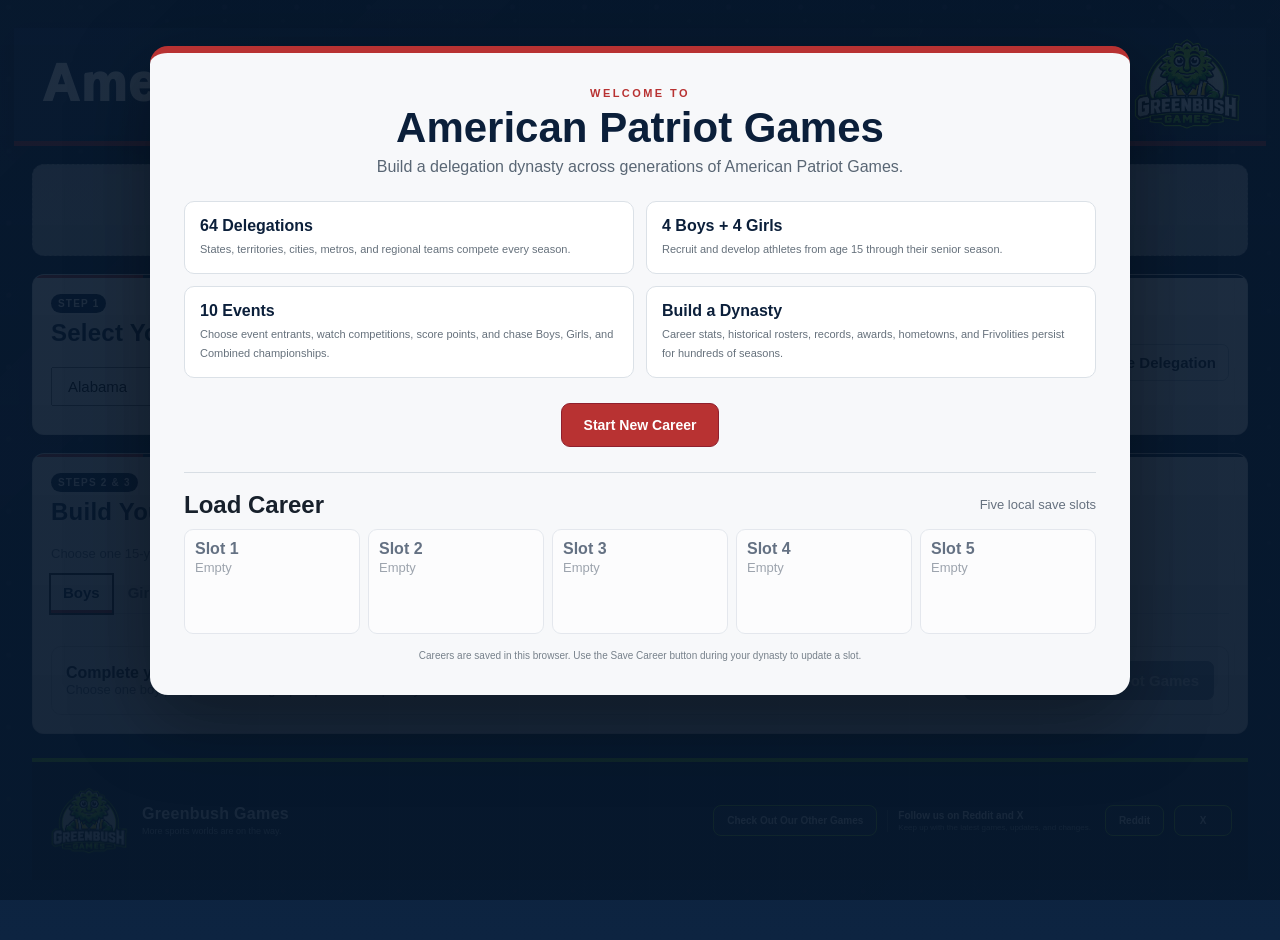
==== commit b8219b58: "Add files via upload" ====
--- a/index.html
+++ b/index.html
@@ -1,6 +1,6 @@
 <!doctype html>
 <html><head><meta charset="utf-8"><meta name="viewport" content="width=device-width,initial-scale=1">
-<title>American Patriot Games v2.3.2</title><link rel="stylesheet" href="style.css?v=238"></head>
+<title>American Patriot Games v2.4.2</title><link rel="stylesheet" href="style.css?v=242"></head>
 <body class="patriot-theme">
 <div id="openingScreen" class="opening-screen">
   <div class="opening-card">
@@ -41,7 +41,7 @@
 <main class="app">
 <header class="pg-masthead">
   <h1>American Patriot Games Simulator</h1>
-  <p>v2.3.2 — chronological NCAA-style folkstyle wrestling engine</p>
+  <div class="masthead-greenbush"><img src="assets/greenbush-games-logo.png" alt="Greenbush Games"></div>
 </header>
 
 <nav id="dynastyNav" class="dynasty-nav hidden">
@@ -92,9 +92,9 @@
 
 <div id="gamesScreen" class="hidden">
 
-<section class="panel">
-<h2>Games Calendar</h2>
-<div id="calendar" class="calendar"></div>
+<section class="panel games-calendar-panel">
+  <h2>Games Calendar</h2>
+  <div id="calendar" class="calendar"></div>
 </section>
 
 <section class="panel">
@@ -392,5 +392,27 @@
 
 <div id="playerHoverCard" class="player-hover-card hidden"></div>
 <div id="teamHoverCard" class="team-hover-card hidden"></div>
-<script src="patriot-faces.js?v=238"></script>
-<script src="game.js?v=238"></script></main></body></html>
+
+<footer class="greenbush-footer">
+  <div class="greenbush-footer-inner">
+    <div class="greenbush-footer-brand">
+      <img src="assets/greenbush-games-logo.png" alt="Greenbush Games">
+      <div>
+        <strong>Greenbush Games</strong>
+        <span>More sports worlds are on the way.</span>
+      </div>
+    </div>
+    <div class="greenbush-footer-actions">
+      <button type="button" class="greenbush-link-btn" data-greenbush-link="games">Check Out Our Other Games</button>
+      <div class="greenbush-social-copy">
+        <strong>Follow us on Reddit and X</strong>
+        <span>Keep up with the latest games, updates, and changes.</span>
+      </div>
+      <button type="button" class="greenbush-link-btn greenbush-social-btn" data-greenbush-link="reddit">Reddit</button>
+      <button type="button" class="greenbush-link-btn greenbush-social-btn" data-greenbush-link="x">X</button>
+    </div>
+  </div>
+</footer>
+
+<script src="patriot-faces.js?v=242"></script>
+<script src="game.js?v=242"></script></main></body></html>
--- a/style.css
+++ b/style.css
@@ -2028,3 +2028,185 @@
 .wrestling-champion-line{padding:3px 0;line-height:1.25}
 .wrestling-champion-line+.wrestling-champion-line{border-top:1px solid #d9dfe5;margin-top:5px;padding-top:7px}
 .wrestling-division-label{display:block;font-size:8px;letter-spacing:.06em;text-transform:uppercase;font-weight:900;color:#687582;margin-bottom:2px}
+
+/* v2.3.9 — GreenBush Games cross-game branding */
+.games-calendar-panel{
+  position:relative;
+  padding-top:22px;
+}
+.games-dashboard-brand{
+  position:absolute;
+  top:12px;
+  right:14px;
+  display:flex;
+  align-items:center;
+  gap:8px;
+  max-width:230px;
+  padding:7px 10px 7px 7px;
+  border:1px solid #d7dee5;
+  border-radius:12px;
+  background:rgba(255,255,255,.94);
+  box-shadow:0 4px 14px rgba(11,31,58,.10);
+  z-index:2;
+}
+.games-dashboard-brand img{
+  width:58px;
+  height:58px;
+  object-fit:contain;
+  flex:0 0 auto;
+}
+.games-dashboard-brand-copy{
+  display:flex;
+  flex-direction:column;
+  line-height:1.18;
+}
+.games-dashboard-brand-copy strong{
+  color:#0b1f3a;
+  font-size:12px;
+}
+.games-dashboard-brand-copy span{
+  margin-top:3px;
+  color:#6b7680;
+  font-size:8px;
+}
+.games-calendar-panel>h2{
+  padding-right:245px;
+}
+
+.greenbush-footer{
+  margin:24px 0 0;
+  border-top:4px solid #7ed900;
+  background:#071722;
+  color:#fff;
+}
+.greenbush-footer-inner{
+  width:min(1500px,calc(100% - 32px));
+  margin:0 auto;
+  padding:18px 0;
+  display:flex;
+  align-items:center;
+  justify-content:space-between;
+  gap:22px;
+}
+.greenbush-footer-brand{
+  display:flex;
+  align-items:center;
+  gap:12px;
+  min-width:250px;
+}
+.greenbush-footer-brand img{
+  width:82px;
+  height:82px;
+  object-fit:contain;
+}
+.greenbush-footer-brand div{
+  display:flex;
+  flex-direction:column;
+}
+.greenbush-footer-brand strong{
+  font-size:16px;
+  letter-spacing:.02em;
+}
+.greenbush-footer-brand span{
+  margin-top:3px;
+  font-size:9px;
+  color:#b9c5cd;
+}
+.greenbush-footer-actions{
+  display:flex;
+  align-items:center;
+  justify-content:flex-end;
+  gap:10px;
+  flex-wrap:wrap;
+}
+.greenbush-link-btn{
+  border:1px solid #88dc1b;
+  border-radius:8px;
+  padding:9px 13px;
+  background:#142630;
+  color:#fff;
+  font-weight:800;
+  font-size:10px;
+  cursor:pointer;
+}
+.greenbush-link-btn:hover{
+  background:#203640;
+}
+.greenbush-social-copy{
+  display:flex;
+  flex-direction:column;
+  padding:0 4px 0 10px;
+  border-left:1px solid #42515a;
+}
+.greenbush-social-copy strong{
+  font-size:10px;
+}
+.greenbush-social-copy span{
+  margin-top:2px;
+  font-size:8px;
+  color:#afbbc3;
+}
+.greenbush-social-btn{
+  min-width:58px;
+  text-align:center;
+}
+@media(max-width:850px){
+  .games-dashboard-brand{
+    position:static;
+    width:max-content;
+    max-width:100%;
+    margin:0 0 12px auto;
+  }
+  .games-calendar-panel>h2{padding-right:0}
+  .greenbush-footer-inner{
+    flex-direction:column;
+    align-items:flex-start;
+  }
+  .greenbush-footer-actions{
+    justify-content:flex-start;
+  }
+  .greenbush-social-copy{
+    border-left:0;
+    padding-left:0;
+    width:100%;
+  }
+}
+
+/* v2.4.0 — GreenBush logo replaces masthead version text */
+.pg-masthead{
+  position:relative;
+}
+.masthead-greenbush{
+  position:absolute;
+  right:22px;
+  top:50%;
+  transform:translateY(-50%);
+  display:flex;
+  align-items:center;
+  justify-content:center;
+  height:88%;
+  max-height:94px;
+}
+.masthead-greenbush img{
+  display:block;
+  width:auto;
+  height:100%;
+  max-width:180px;
+  object-fit:contain;
+}
+@media(max-width:800px){
+  .pg-masthead{
+    padding-right:105px;
+  }
+  .masthead-greenbush{
+    right:10px;
+    max-height:70px;
+  }
+  .masthead-greenbush img{
+    max-width:100px;
+  }
+}
+/* Undo the old calendar-logo spacing because the logo now lives in the masthead. */
+.games-calendar-panel>h2{
+  padding-right:0;
+}
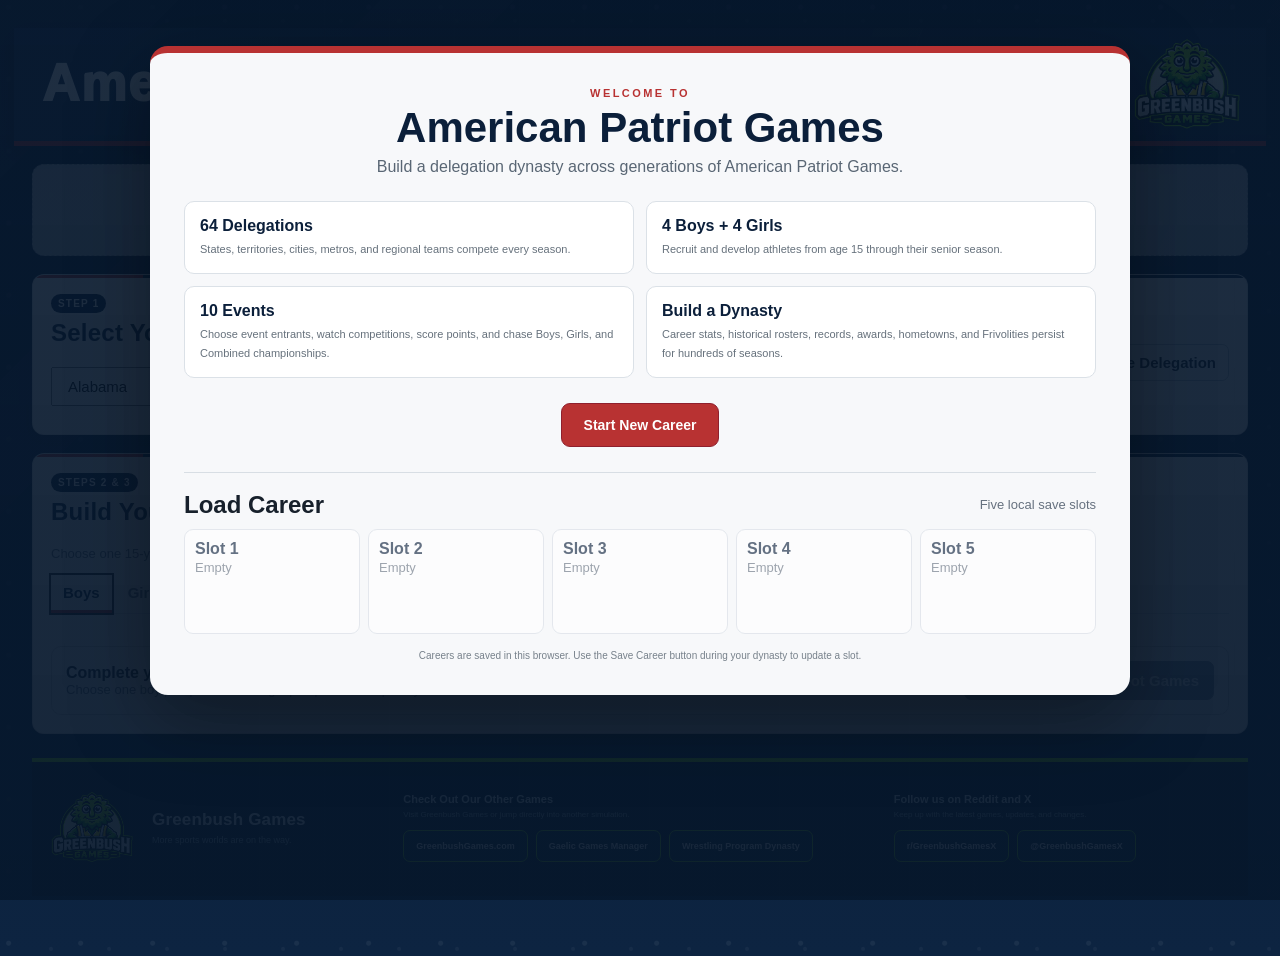
==== commit a3daa635: "Add files via upload" ====
--- a/index.html
+++ b/index.html
@@ -1,6 +1,6 @@
 <!doctype html>
 <html><head><meta charset="utf-8"><meta name="viewport" content="width=device-width,initial-scale=1">
-<title>American Patriot Games v2.4.2</title><link rel="stylesheet" href="style.css?v=242"></head>
+<title>American Patriot Games v2.4.3</title><link rel="stylesheet" href="style.css?v=243"></head>
 <body class="patriot-theme">
 <div id="openingScreen" class="opening-screen">
   <div class="opening-card">
@@ -402,17 +402,27 @@
         <span>More sports worlds are on the way.</span>
       </div>
     </div>
-    <div class="greenbush-footer-actions">
-      <button type="button" class="greenbush-link-btn" data-greenbush-link="games">Check Out Our Other Games</button>
-      <div class="greenbush-social-copy">
-        <strong>Follow us on Reddit and X</strong>
-        <span>Keep up with the latest games, updates, and changes.</span>
-      </div>
-      <button type="button" class="greenbush-link-btn greenbush-social-btn" data-greenbush-link="reddit">Reddit</button>
-      <button type="button" class="greenbush-link-btn greenbush-social-btn" data-greenbush-link="x">X</button>
+
+    <div class="greenbush-footer-section">
+      <strong class="greenbush-footer-heading">Check Out Our Other Games</strong>
+      <span class="greenbush-footer-sub">Visit Greenbush Games or jump directly into another simulation.</span>
+      <div class="greenbush-footer-buttons">
+        <a class="greenbush-link-btn" href="https://greenbushgames.com/" target="_blank" rel="noopener noreferrer">GreenbushGames.com</a>
+        <a class="greenbush-link-btn" href="https://gaelic-games-manager.com/" target="_blank" rel="noopener noreferrer">Gaelic Games Manager</a>
+        <a class="greenbush-link-btn" href="https://wrestling-program-dynasty.com/" target="_blank" rel="noopener noreferrer">Wrestling Program Dynasty</a>
+      </div>
+    </div>
+
+    <div class="greenbush-footer-section greenbush-footer-social">
+      <strong class="greenbush-footer-heading">Follow us on Reddit and X</strong>
+      <span class="greenbush-footer-sub">Keep up with the latest games, updates, and changes.</span>
+      <div class="greenbush-footer-buttons">
+        <a class="greenbush-link-btn" href="https://www.reddit.com/r/GreenbushGamesX/" target="_blank" rel="noopener noreferrer">r/GreenbushGamesX</a>
+        <a class="greenbush-link-btn" href="https://x.com/GreenbushGamesX" target="_blank" rel="noopener noreferrer">@GreenbushGamesX</a>
+      </div>
     </div>
   </div>
 </footer>
 
-<script src="patriot-faces.js?v=242"></script>
-<script src="game.js?v=242"></script></main></body></html>
+<script src="patriot-faces.js?v=243"></script>
+<script src="game.js?v=243"></script></main></body></html>
--- a/style.css
+++ b/style.css
@@ -2210,3 +2210,110 @@
 .games-calendar-panel>h2{
   padding-right:0;
 }
+
+/* v2.4.3 — Greenbush Games footer links, matched to Wrestling Program Dynasty */
+.greenbush-footer{
+  margin:24px 0 0;
+  border-top:4px solid #82e600;
+  background:#061a27;
+  color:#fff;
+}
+.greenbush-footer-inner{
+  width:min(1500px,calc(100% - 32px));
+  margin:0 auto;
+  padding:22px 0 24px;
+  display:grid;
+  grid-template-columns:minmax(250px,.95fr) minmax(380px,1.35fr) minmax(320px,1fr);
+  gap:34px;
+  align-items:center;
+}
+.greenbush-footer-brand{
+  display:flex;
+  align-items:center;
+  gap:16px;
+  min-width:0;
+}
+.greenbush-footer-brand img{
+  width:88px;
+  height:88px;
+  object-fit:contain;
+  flex:0 0 auto;
+}
+.greenbush-footer-brand div{
+  display:flex;
+  flex-direction:column;
+  min-width:0;
+}
+.greenbush-footer-brand strong{
+  font-size:17px;
+  line-height:1.1;
+  letter-spacing:.01em;
+  color:#fff;
+}
+.greenbush-footer-brand span{
+  margin-top:5px;
+  font-size:9px;
+  color:#aebbc5;
+}
+.greenbush-footer-section{
+  display:flex;
+  flex-direction:column;
+  align-items:flex-start;
+  min-width:0;
+}
+.greenbush-footer-heading{
+  font-size:11px;
+  color:#fff;
+  line-height:1.2;
+}
+.greenbush-footer-sub{
+  margin-top:3px;
+  font-size:8px;
+  line-height:1.35;
+  color:#aebbc5;
+}
+.greenbush-footer-buttons{
+  display:flex;
+  flex-wrap:wrap;
+  gap:8px;
+  margin-top:10px;
+}
+.greenbush-link-btn{
+  display:inline-flex;
+  align-items:center;
+  justify-content:center;
+  min-height:32px;
+  padding:7px 12px;
+  border:1px solid #80df13;
+  border-radius:7px;
+  background:#0c2230;
+  color:#fff !important;
+  text-decoration:none !important;
+  font-size:9px;
+  line-height:1.15;
+  font-weight:800;
+  cursor:pointer;
+  white-space:nowrap;
+  box-shadow:none;
+}
+.greenbush-link-btn:hover{
+  background:#163443;
+  border-color:#9df52b;
+}
+@media(max-width:1050px){
+  .greenbush-footer-inner{
+    grid-template-columns:1fr 1fr;
+  }
+  .greenbush-footer-social{
+    grid-column:2;
+  }
+}
+@media(max-width:760px){
+  .greenbush-footer-inner{
+    grid-template-columns:1fr;
+    gap:20px;
+  }
+  .greenbush-footer-social{
+    grid-column:auto;
+  }
+}
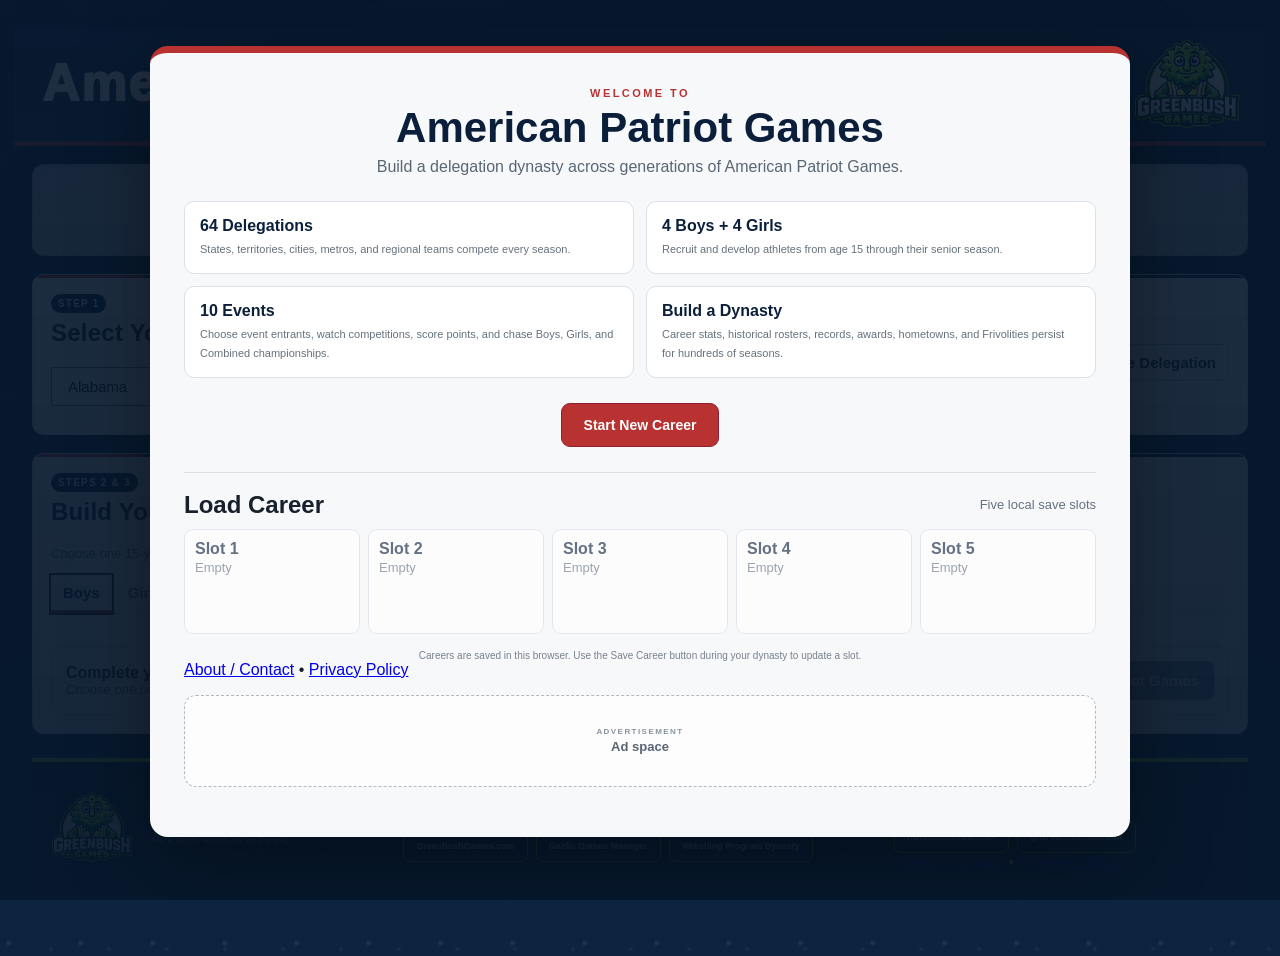
==== commit 74056948: "Add files via upload" ====
--- a/index.html
+++ b/index.html
@@ -1,6 +1,6 @@
 <!doctype html>
 <html><head><meta charset="utf-8"><meta name="viewport" content="width=device-width,initial-scale=1">
-<title>American Patriot Games v2.4.3</title><link rel="stylesheet" href="style.css?v=243"></head>
+<title>American Patriot Games v2.4.5</title><link rel="stylesheet" href="style.css?v=245"></head>
 <body class="patriot-theme">
 <div id="openingScreen" class="opening-screen">
   <div class="opening-card">
@@ -26,6 +26,15 @@
     </section>
 
     <p class="opening-storage-note">Careers are saved in this browser. Use the Save Career button during your dynasty to update a slot.</p>
+    <div class="opening-legal-links">
+      <a href="about-contact.html">About / Contact</a>
+      <span>•</span>
+      <a href="privacy-policy.html">Privacy Policy</a>
+    </div>
+    <div class="ad-slot opening-ad-slot" data-ad-slot="opening-banner" aria-label="Advertisement">
+      <span class="ad-label">ADVERTISEMENT</span>
+      <strong>Ad space</strong>
+    </div>
   </div>
 </div>
 
@@ -420,9 +429,14 @@
         <a class="greenbush-link-btn" href="https://www.reddit.com/r/GreenbushGamesX/" target="_blank" rel="noopener noreferrer">r/GreenbushGamesX</a>
         <a class="greenbush-link-btn" href="https://x.com/GreenbushGamesX" target="_blank" rel="noopener noreferrer">@GreenbushGamesX</a>
       </div>
+      <div class="greenbush-footer-legal">
+        <a href="about-contact.html">About / Contact</a>
+        <span>•</span>
+        <a href="privacy-policy.html">Privacy Policy</a>
+      </div>
     </div>
   </div>
 </footer>
 
-<script src="patriot-faces.js?v=243"></script>
-<script src="game.js?v=243"></script></main></body></html>
+<script src="patriot-faces.js?v=245"></script>
+<script src="game.js?v=245"></script></main></body></html>
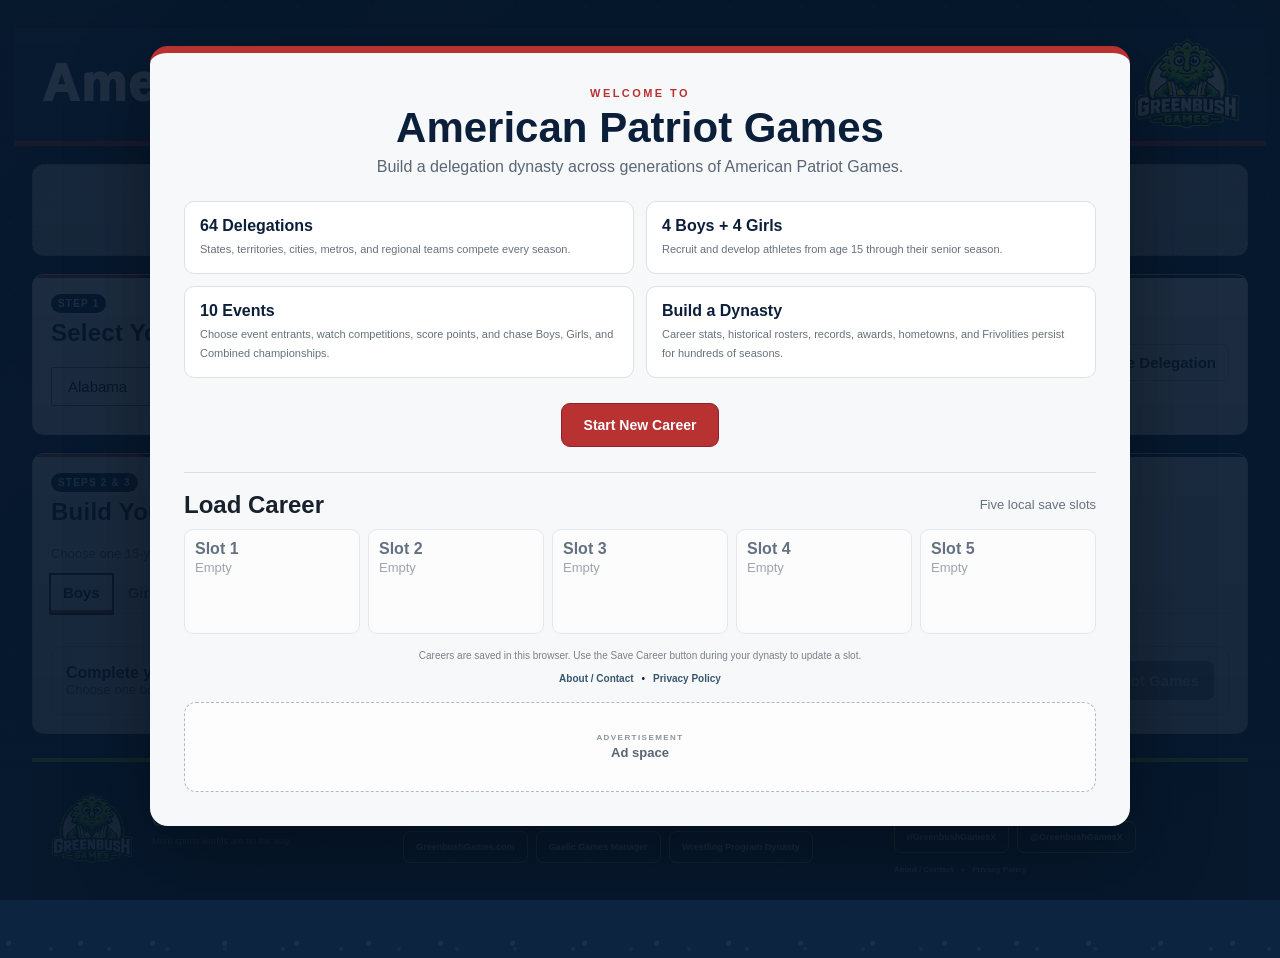
==== commit cd5bc0c0: "Add files via upload" ====
--- a/index.html
+++ b/index.html
@@ -1,6 +1,8 @@
 <!doctype html>
 <html><head><meta charset="utf-8"><meta name="viewport" content="width=device-width,initial-scale=1">
-<title>American Patriot Games v2.4.5</title><link rel="stylesheet" href="style.css?v=245"></head>
+<title>American Patriot Games v2.4.5</title><link rel="stylesheet" href="style.css?v=245"><script async src="https://pagead2.googlesyndication.com/pagead/js/adsbygoogle.js?client=ca-pub-9880489202859254"
+     crossorigin="anonymous"></script>
+</head>
 <body class="patriot-theme">
 <div id="openingScreen" class="opening-screen">
   <div class="opening-card">
--- a/style.css
+++ b/style.css
@@ -2317,3 +2317,58 @@
     grid-column:auto;
   }
 }
+
+/* v2.4.4 — About/Contact + Privacy links */
+.opening-legal-links{
+  margin-top:12px;
+  display:flex;
+  justify-content:center;
+  align-items:center;
+  gap:8px;
+  font-size:10px;
+}
+.opening-legal-links a{
+  color:#36566f;
+  text-decoration:none;
+  font-weight:800;
+}
+.opening-legal-links a:hover{text-decoration:underline}
+
+.greenbush-footer-legal{
+  margin-top:12px;
+  display:flex;
+  align-items:center;
+  gap:8px;
+  flex-wrap:wrap;
+  font-size:8px;
+  color:#9fb0bb;
+}
+.greenbush-footer-legal a{
+  color:#c9d4dc;
+  text-decoration:none;
+  font-weight:800;
+}
+.greenbush-footer-legal a:hover{
+  color:#fff;
+  text-decoration:underline;
+}
+
+/* v2.4.5 — AdSense-ready placement refinements */
+.opening-ad-slot{
+  margin:18px 0 0;
+  min-height:90px;
+  width:100%;
+}
+.ad-slot{
+  position:relative;
+  overflow:hidden;
+}
+.ad-slot > .ad-label{
+  pointer-events:none;
+}
+/*
+  Google AdSense integration points:
+  opening-banner, top-banner, mid-banner, results-banner, plus the 300x600 right rail.
+  Replace the placeholder contents with Google's supplied <ins class="adsbygoogle"> block
+  after the site/publisher is approved; do not hard-code a publisher or slot ID here.
+*/
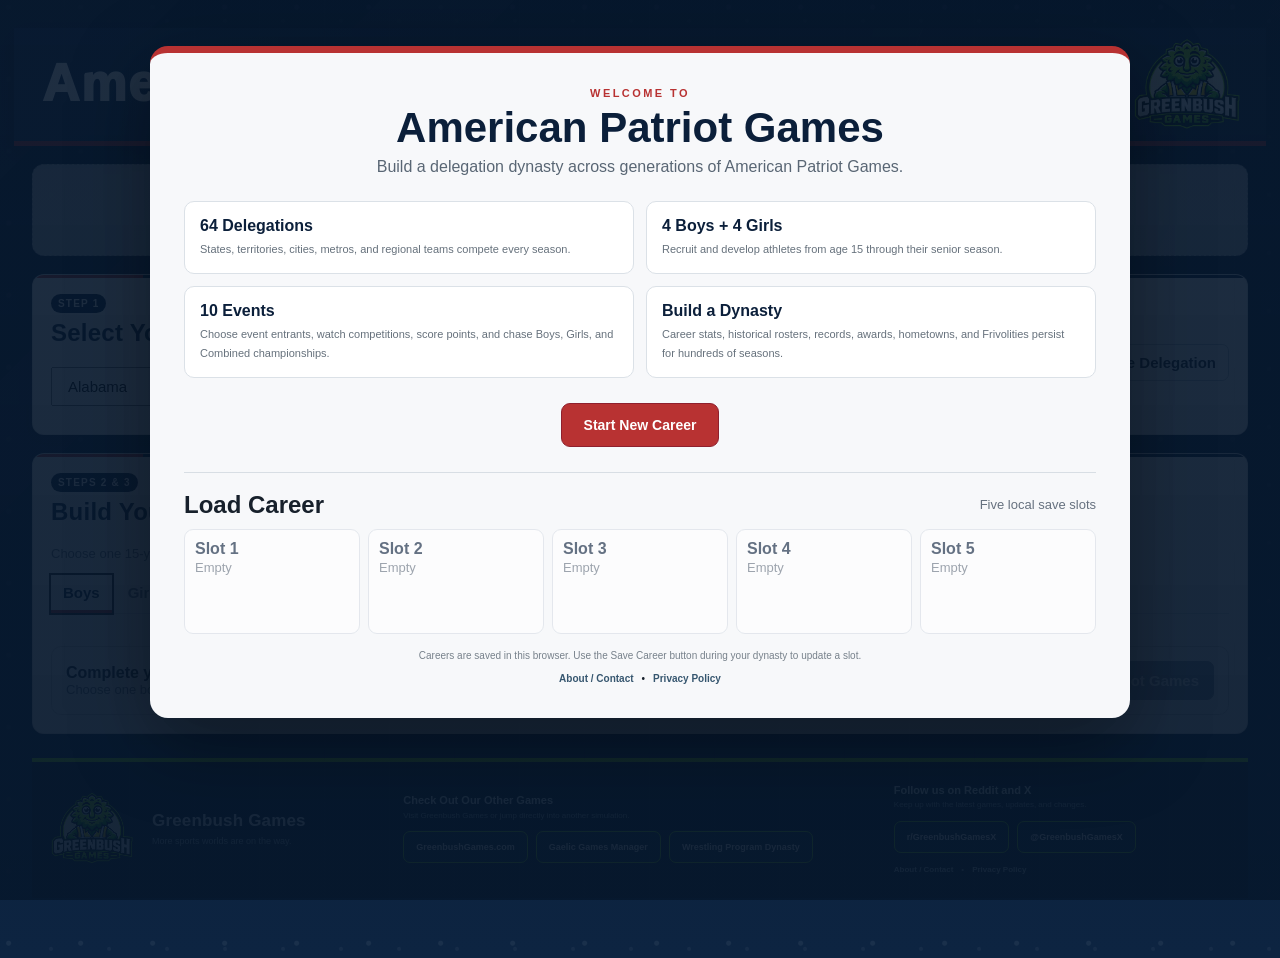
==== commit 6cba007a: "Add files via upload" ====
--- a/index.html
+++ b/index.html
@@ -1,8 +1,6 @@
 <!doctype html>
 <html><head><meta charset="utf-8"><meta name="viewport" content="width=device-width,initial-scale=1">
-<title>American Patriot Games v2.4.5</title><link rel="stylesheet" href="style.css?v=245"><script async src="https://pagead2.googlesyndication.com/pagead/js/adsbygoogle.js?client=ca-pub-9880489202859254"
-     crossorigin="anonymous"></script>
-</head>
+<title>American Patriot Games v2.4.4</title><link rel="stylesheet" href="style.css?v=244"></head>
 <body class="patriot-theme">
 <div id="openingScreen" class="opening-screen">
   <div class="opening-card">
@@ -32,10 +30,6 @@
       <a href="about-contact.html">About / Contact</a>
       <span>•</span>
       <a href="privacy-policy.html">Privacy Policy</a>
-    </div>
-    <div class="ad-slot opening-ad-slot" data-ad-slot="opening-banner" aria-label="Advertisement">
-      <span class="ad-label">ADVERTISEMENT</span>
-      <strong>Ad space</strong>
     </div>
   </div>
 </div>
@@ -440,5 +434,5 @@
   </div>
 </footer>
 
-<script src="patriot-faces.js?v=245"></script>
-<script src="game.js?v=245"></script></main></body></html>
+<script src="patriot-faces.js?v=244"></script>
+<script src="game.js?v=244"></script></main></body></html>
